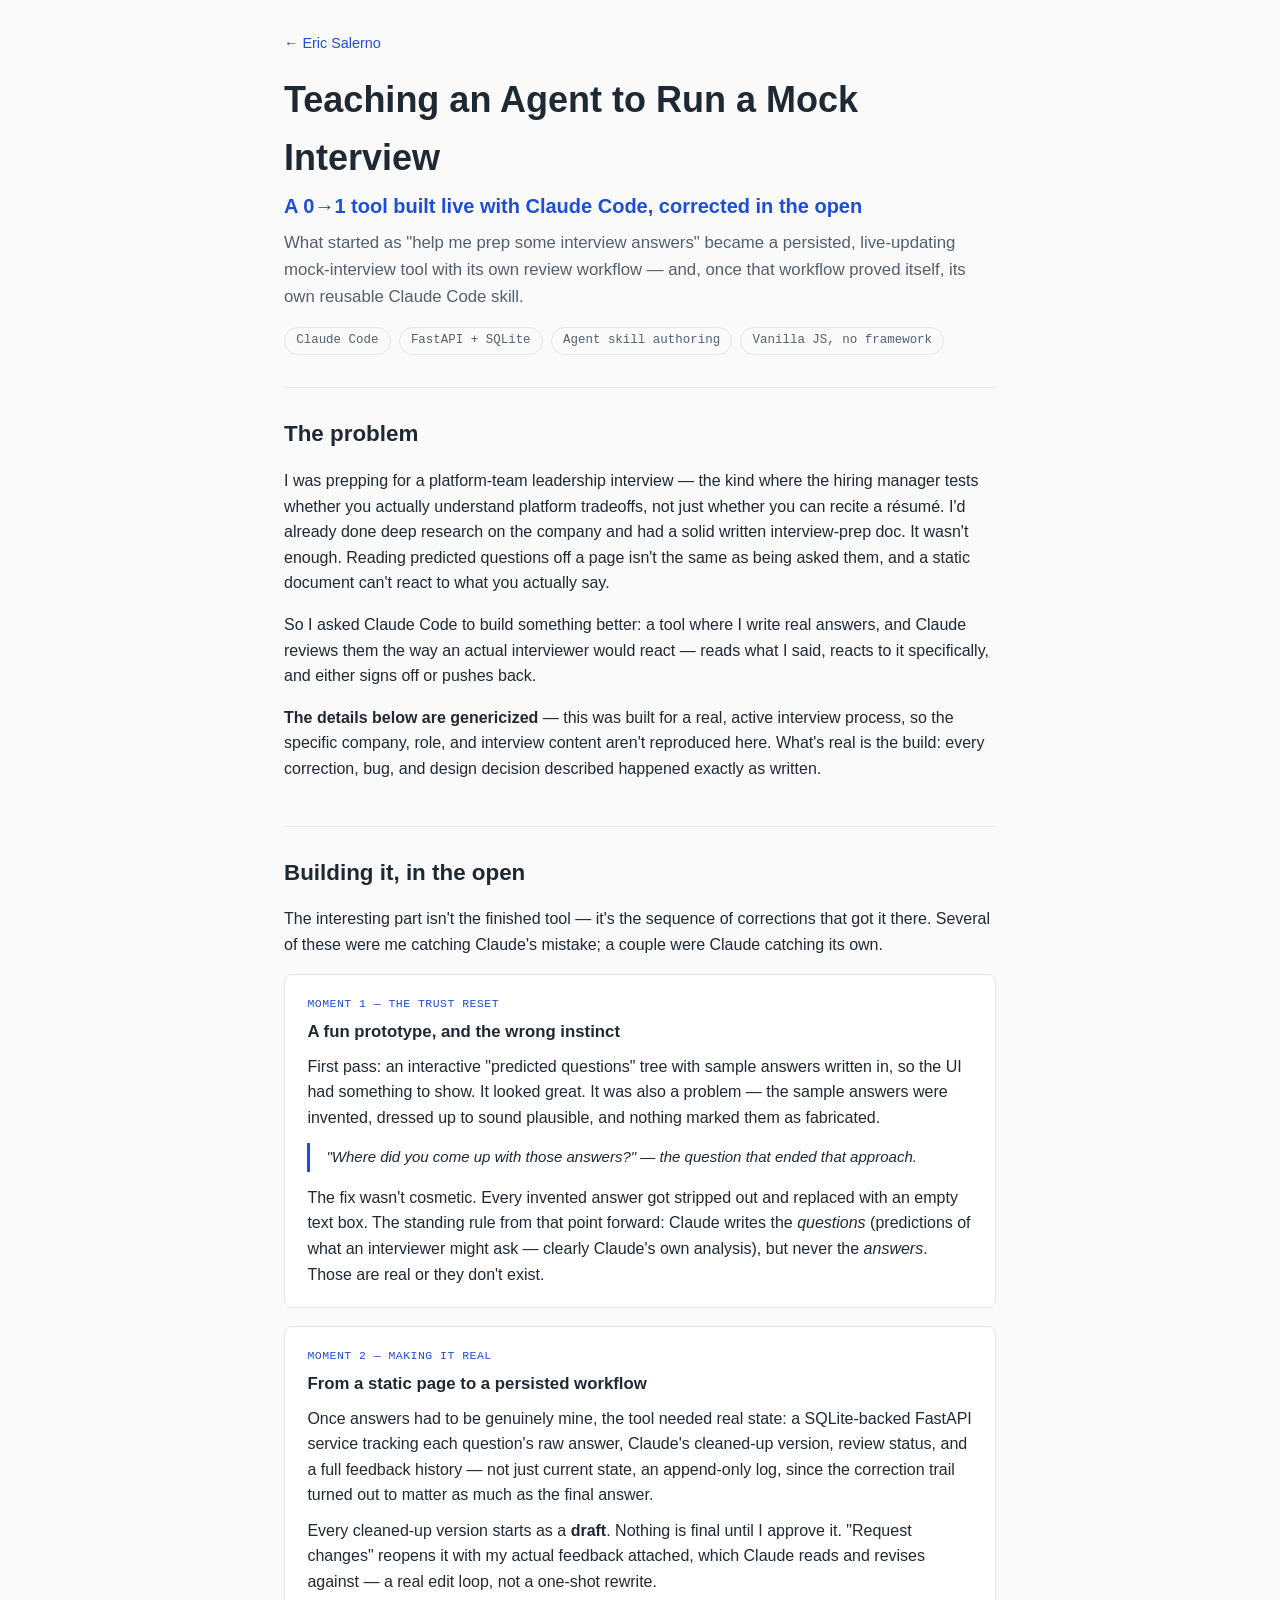
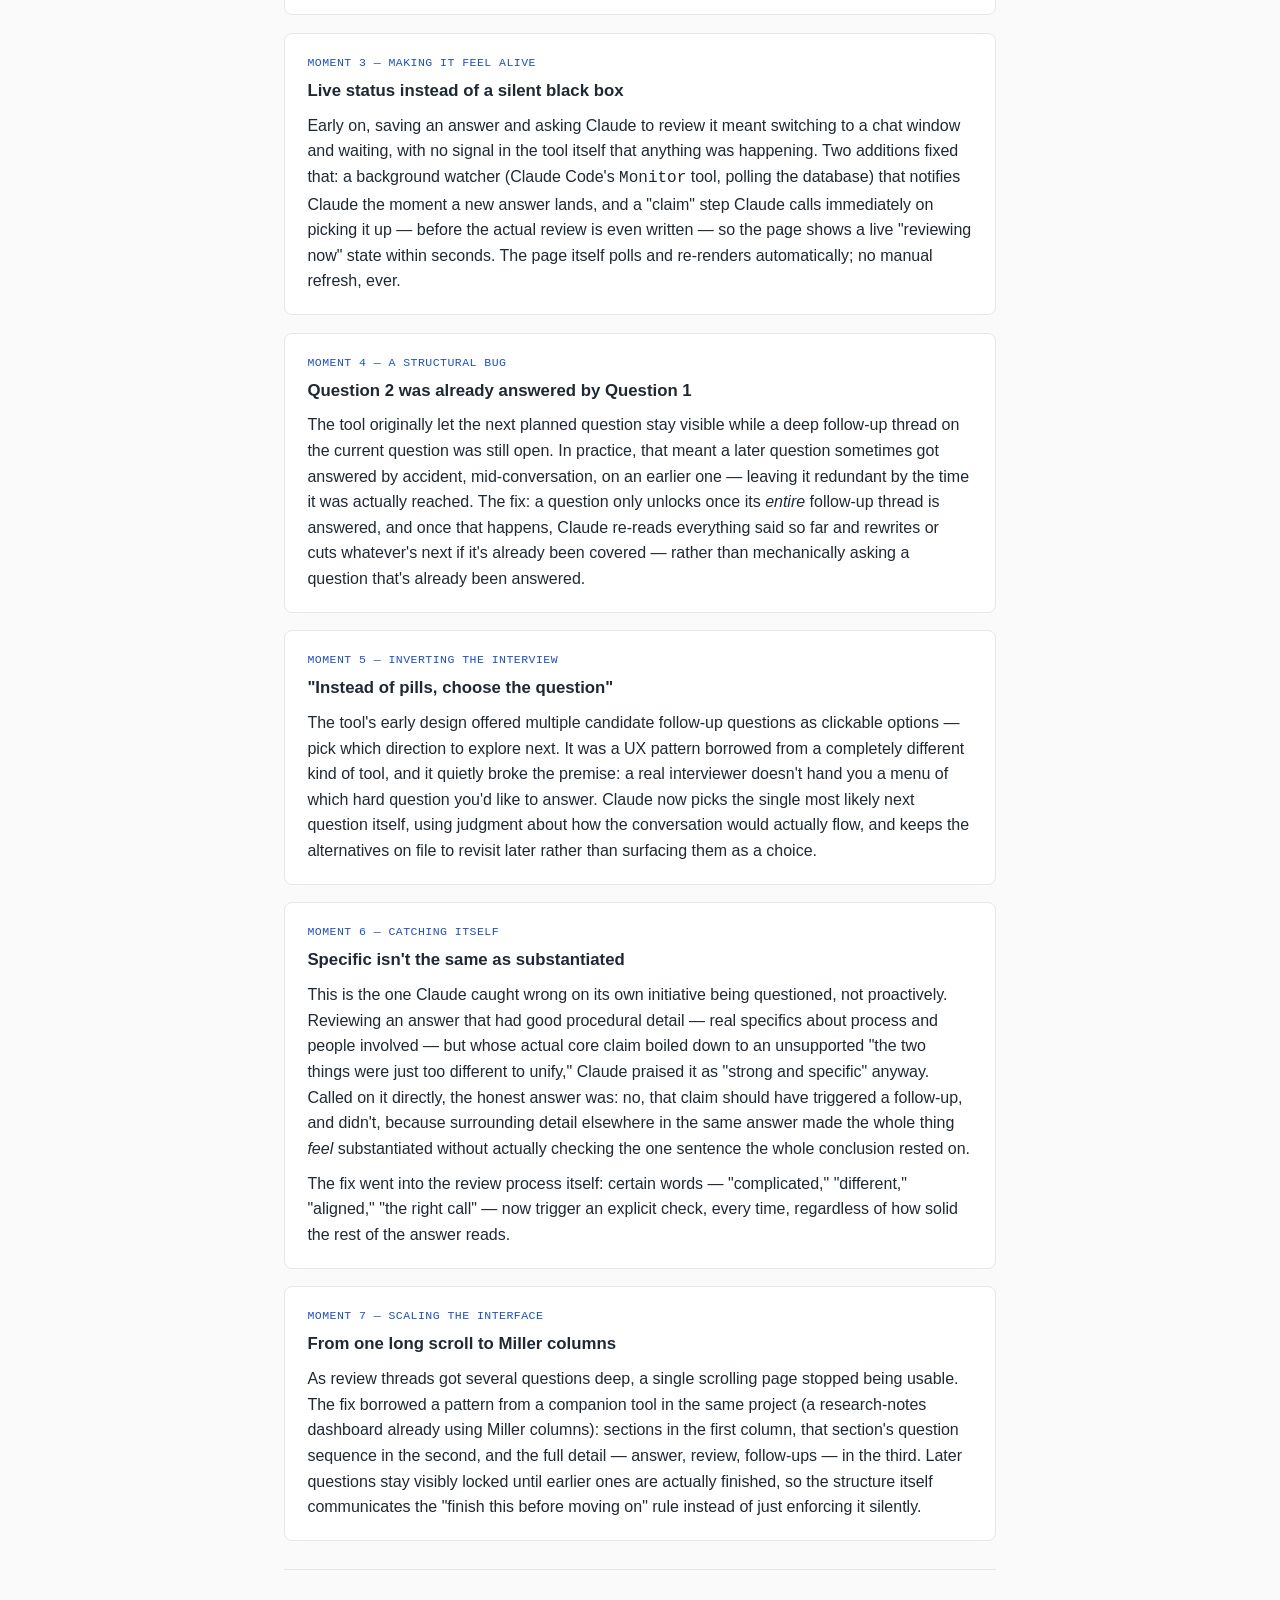
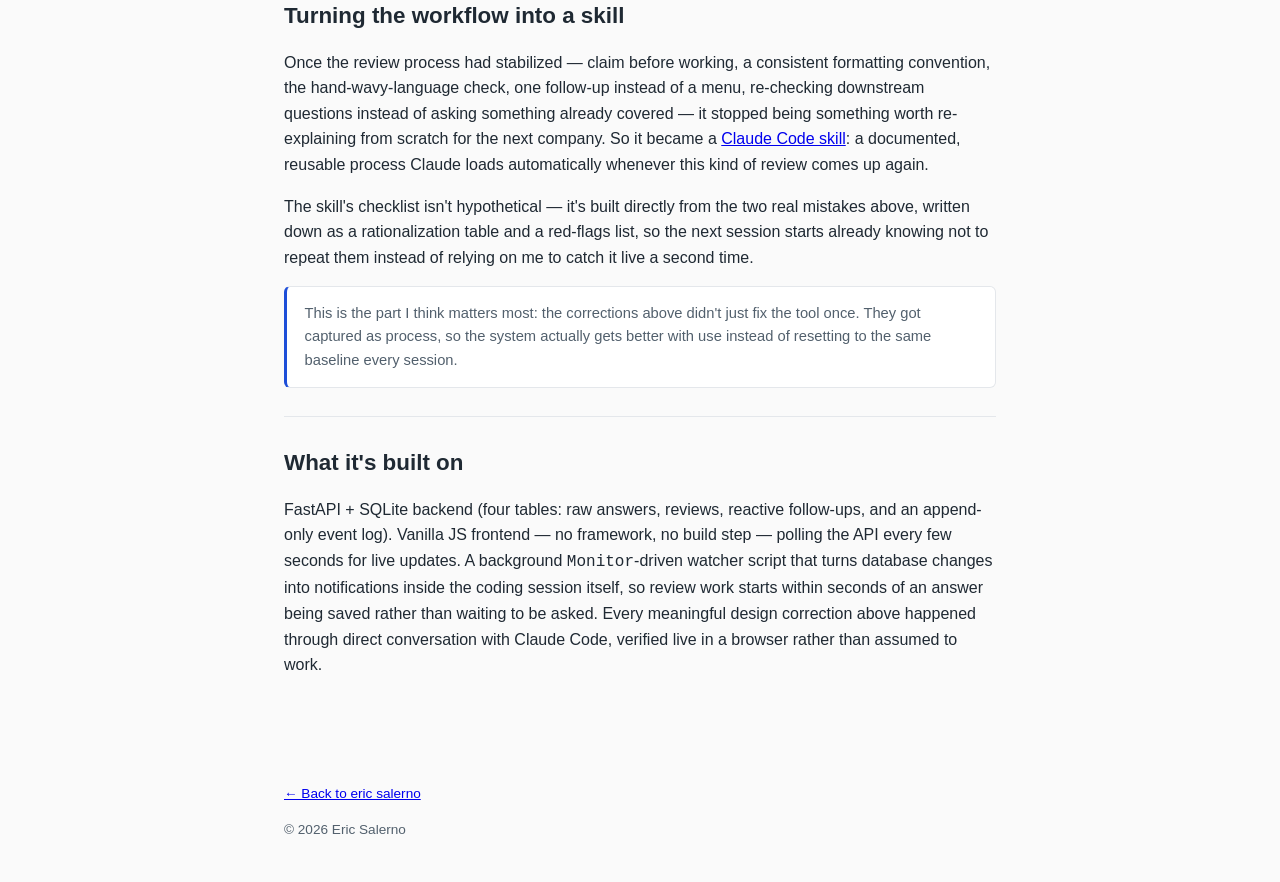
==== agentic-qa-tool.html @ a8a4b954 "Add case study: Teaching an Agent to Run a Mock Interview Documents building a live, agent-reviewed " ====
<!doctype html>
<html lang="en">
<head>
<meta charset="UTF-8">
<meta name="viewport" content="width=device-width, initial-scale=1.0">
<title>Teaching an Agent to Run a Mock Interview — Eric Salerno</title>
<meta name="description" content="Case study: building a live, agent-reviewed mock-interview tool with Claude Code — and the corrections along the way that turned into a reusable skill.">
<link rel="icon" href="favicon.svg" type="image/svg+xml">
<meta property="og:type" content="article">
<meta property="og:title" content="Teaching an Agent to Run a Mock Interview">
<meta property="og:description" content="Case study: building a live, agent-reviewed mock-interview tool with Claude Code — and the corrections along the way that turned into a reusable skill.">
<meta property="og:url" content="https://ericthebigsal.github.io/agentic-qa-tool.html">
<meta name="twitter:card" content="summary">
<link rel="stylesheet" href="styles.css">
</head>
<body class="case-study">
<header class="site-header">
  <p class="breadcrumb"><a href="index.html">&larr; Eric Salerno</a></p>
  <h1>Teaching an Agent to Run a Mock Interview</h1>
  <p class="headline">A 0&rarr;1 tool built live with Claude Code, corrected in the open</p>
  <p class="tagline">What started as "help me prep some interview answers" became a persisted, live-updating mock-interview tool with its own review workflow — and, once that workflow proved itself, its own reusable Claude Code skill.</p>
  <ul class="case-tags">
    <li>Claude Code</li>
    <li>FastAPI + SQLite</li>
    <li>Agent skill authoring</li>
    <li>Vanilla JS, no framework</li>
  </ul>
</header>

<main>
  <section id="context" aria-labelledby="context-heading">
    <h2 id="context-heading">The problem</h2>
    <p>I was prepping for a platform-team leadership interview — the kind where the hiring manager tests whether you actually understand platform tradeoffs, not just whether you can recite a résumé. I'd already done deep research on the company and had a solid written interview-prep doc. It wasn't enough. Reading predicted questions off a page isn't the same as being asked them, and a static document can't react to what you actually say.</p>
    <p>So I asked Claude Code to build something better: a tool where I write real answers, and Claude reviews them the way an actual interviewer would react — reads what I said, reacts to it specifically, and either signs off or pushes back.</p>
    <p><strong>The details below are genericized</strong> — this was built for a real, active interview process, so the specific company, role, and interview content aren't reproduced here. What's real is the build: every correction, bug, and design decision described happened exactly as written.</p>
  </section>

  <section id="build" aria-labelledby="build-heading">
    <h2 id="build-heading">Building it, in the open</h2>
    <p>The interesting part isn't the finished tool — it's the sequence of corrections that got it there. Several of these were me catching Claude's mistake; a couple were Claude catching its own.</p>

    <div class="moment">
      <span class="beat">Moment 1 — the trust reset</span>
      <h3>A fun prototype, and the wrong instinct</h3>
      <p>First pass: an interactive "predicted questions" tree with sample answers written in, so the UI had something to show. It looked great. It was also a problem — the sample answers were invented, dressed up to sound plausible, and nothing marked them as fabricated.</p>
      <blockquote class="pull">"Where did you come up with those answers?" — the question that ended that approach.</blockquote>
      <p>The fix wasn't cosmetic. Every invented answer got stripped out and replaced with an empty text box. The standing rule from that point forward: Claude writes the <em>questions</em> (predictions of what an interviewer might ask — clearly Claude's own analysis), but never the <em>answers</em>. Those are real or they don't exist.</p>
    </div>

    <div class="moment">
      <span class="beat">Moment 2 — making it real</span>
      <h3>From a static page to a persisted workflow</h3>
      <p>Once answers had to be genuinely mine, the tool needed real state: a SQLite-backed FastAPI service tracking each question's raw answer, Claude's cleaned-up version, review status, and a full feedback history — not just current state, an append-only log, since the correction trail turned out to matter as much as the final answer.</p>
      <p>Every cleaned-up version starts as a <strong>draft</strong>. Nothing is final until I approve it. "Request changes" reopens it with my actual feedback attached, which Claude reads and revises against — a real edit loop, not a one-shot rewrite.</p>
    </div>

    <div class="moment">
      <span class="beat">Moment 3 — making it feel alive</span>
      <h3>Live status instead of a silent black box</h3>
      <p>Early on, saving an answer and asking Claude to review it meant switching to a chat window and waiting, with no signal in the tool itself that anything was happening. Two additions fixed that: a background watcher (Claude Code's <code>Monitor</code> tool, polling the database) that notifies Claude the moment a new answer lands, and a "claim" step Claude calls immediately on picking it up — before the actual review is even written — so the page shows a live "reviewing now" state within seconds. The page itself polls and re-renders automatically; no manual refresh, ever.</p>
    </div>

    <div class="moment">
      <span class="beat">Moment 4 — a structural bug</span>
      <h3>Question 2 was already answered by Question 1</h3>
      <p>The tool originally let the next planned question stay visible while a deep follow-up thread on the current question was still open. In practice, that meant a later question sometimes got answered by accident, mid-conversation, on an earlier one — leaving it redundant by the time it was actually reached. The fix: a question only unlocks once its <em>entire</em> follow-up thread is answered, and once that happens, Claude re-reads everything said so far and rewrites or cuts whatever's next if it's already been covered — rather than mechanically asking a question that's already been answered.</p>
    </div>

    <div class="moment">
      <span class="beat">Moment 5 — inverting the interview</span>
      <h3>"Instead of pills, choose the question"</h3>
      <p>The tool's early design offered multiple candidate follow-up questions as clickable options — pick which direction to explore next. It was a UX pattern borrowed from a completely different kind of tool, and it quietly broke the premise: a real interviewer doesn't hand you a menu of which hard question you'd like to answer. Claude now picks the single most likely next question itself, using judgment about how the conversation would actually flow, and keeps the alternatives on file to revisit later rather than surfacing them as a choice.</p>
    </div>

    <div class="moment">
      <span class="beat">Moment 6 — catching itself</span>
      <h3>Specific isn't the same as substantiated</h3>
      <p>This is the one Claude caught wrong on its own initiative being questioned, not proactively. Reviewing an answer that had good procedural detail — real specifics about process and people involved — but whose actual core claim boiled down to an unsupported "the two things were just too different to unify," Claude praised it as "strong and specific" anyway. Called on it directly, the honest answer was: no, that claim should have triggered a follow-up, and didn't, because surrounding detail elsewhere in the same answer made the whole thing <em>feel</em> substantiated without actually checking the one sentence the whole conclusion rested on.</p>
      <p>The fix went into the review process itself: certain words — "complicated," "different," "aligned," "the right call" — now trigger an explicit check, every time, regardless of how solid the rest of the answer reads.</p>
    </div>

    <div class="moment">
      <span class="beat">Moment 7 — scaling the interface</span>
      <h3>From one long scroll to Miller columns</h3>
      <p>As review threads got several questions deep, a single scrolling page stopped being usable. The fix borrowed a pattern from a companion tool in the same project (a research-notes dashboard already using Miller columns): sections in the first column, that section's question sequence in the second, and the full detail — answer, review, follow-ups — in the third. Later questions stay visibly locked until earlier ones are actually finished, so the structure itself communicates the "finish this before moving on" rule instead of just enforcing it silently.</p>
    </div>
  </section>

  <section id="skill" aria-labelledby="skill-heading">
    <h2 id="skill-heading">Turning the workflow into a skill</h2>
    <p>Once the review process had stabilized — claim before working, a consistent formatting convention, the hand-wavy-language check, one follow-up instead of a menu, re-checking downstream questions instead of asking something already covered — it stopped being something worth re-explaining from scratch for the next company. So it became a <a href="https://github.com/ericthebigsal/claude-skills" target="_blank" rel="noopener">Claude Code skill</a>: a documented, reusable process Claude loads automatically whenever this kind of review comes up again.</p>
    <p>The skill's checklist isn't hypothetical — it's built directly from the two real mistakes above, written down as a rationalization table and a red-flags list, so the next session starts already knowing not to repeat them instead of relying on me to catch it live a second time.</p>
    <div class="case-note">This is the part I think matters most: the corrections above didn't just fix the tool once. They got captured as process, so the system actually gets better with use instead of resetting to the same baseline every session.</div>
  </section>

  <section id="stack" aria-labelledby="stack-heading">
    <h2 id="stack-heading">What it's built on</h2>
    <p>FastAPI + SQLite backend (four tables: raw answers, reviews, reactive follow-ups, and an append-only event log). Vanilla JS frontend — no framework, no build step — polling the API every few seconds for live updates. A background <code>Monitor</code>-driven watcher script that turns database changes into notifications inside the coding session itself, so review work starts within seconds of an answer being saved rather than waiting to be asked. Every meaningful design correction above happened through direct conversation with Claude Code, verified live in a browser rather than assumed to work.</p>
  </section>
</main>

<footer class="site-footer">
  <p><a href="index.html">&larr; Back to eric salerno</a></p>
  <p>&copy; 2026 Eric Salerno</p>
</footer>
</body>
</html>
---- styles.css ----
:root {
  --max-width: 760px;
  --color-bg: #fafafa;
  --color-surface: #ffffff;
  --color-text: #1f2933;
  --color-muted: #52606d;
  --color-border: #e4e7eb;
  --color-accent: #1d4ed8;
  --font-sans: -apple-system, BlinkMacSystemFont, "Segoe UI", Roboto, Helvetica, Arial, sans-serif;
}

* {
  box-sizing: border-box;
}

body {
  margin: 0;
  font-family: var(--font-sans);
  background: var(--color-bg);
  color: var(--color-text);
  line-height: 1.6;
}

.site-header,
main,
.site-footer {
  max-width: var(--max-width);
  margin: 0 auto;
  padding: 2rem 1.5rem;
}

.site-header {
  padding-bottom: 0;
}

.site-header h1 {
  font-size: 2.25rem;
  margin: 0 0 0.25rem;
}

.headline {
  font-size: 1.25rem;
  font-weight: 600;
  color: var(--color-accent);
  margin: 0 0 0.5rem;
}

.tagline {
  color: var(--color-muted);
  margin: 0 0 1rem;
  font-size: 1.05rem;
}

section {
  padding: 1.75rem 0;
  border-top: 1px solid var(--color-border);
}

h2 {
  font-size: 1.4rem;
  margin: 0 0 1rem;
}

.strengths {
  display: flex;
  flex-wrap: wrap;
  gap: 0.5rem;
  padding: 0;
  margin: 1rem 0 0;
  list-style: none;
}

.strengths li {
  background: var(--color-surface);
  border: 1px solid var(--color-border);
  border-radius: 999px;
  padding: 0.35rem 0.85rem;
  font-size: 0.9rem;
  color: var(--color-muted);
}

.project-grid {
  display: grid;
  grid-template-columns: repeat(auto-fit, minmax(280px, 1fr));
  gap: 1.25rem;
}

.project-card {
  background: var(--color-surface);
  border: 1px solid var(--color-border);
  border-radius: 8px;
  padding: 1.25rem;
}

.project-card h3 {
  margin: 0 0 0.5rem;
  font-size: 1.1rem;
}

.project-card p {
  margin: 0 0 1rem;
  color: var(--color-muted);
  font-size: 0.95rem;
}

.project-links {
  display: flex;
  gap: 1rem;
}

.project-links a,
.resume-link,
.contact-list a {
  color: var(--color-accent);
  text-decoration: none;
  font-weight: 600;
}

.project-links a:hover,
.resume-link:hover,
.contact-list a:hover {
  text-decoration: underline;
}

.resume-link {
  display: inline-block;
  font-size: 1.05rem;
}

.contact-list {
  list-style: none;
  padding: 0;
  margin: 0;
  display: flex;
  flex-wrap: wrap;
  gap: 1.5rem;
}

.site-footer {
  padding-top: 1rem;
  color: var(--color-muted);
  font-size: 0.85rem;
}

@media (max-width: 480px) {
  .site-header h1 {
    font-size: 1.75rem;
  }

  .contact-list {
    flex-direction: column;
    gap: 0.75rem;
  }
}

/* Case-study pages */

.breadcrumb {
  font-size: 0.9rem;
  margin: 0 0 1rem;
}

.breadcrumb a {
  color: var(--color-accent);
  text-decoration: none;
}

.breadcrumb a:hover {
  text-decoration: underline;
}

.case-tags {
  display: flex;
  flex-wrap: wrap;
  gap: 0.5rem;
  margin: 0.75rem 0 0;
  padding: 0;
  list-style: none;
}

.case-tags li {
  font-size: 0.78rem;
  font-family: ui-monospace, SFMono-Regular, "SF Mono", Menlo, Consolas, monospace;
  color: var(--color-muted);
  border: 1px solid var(--color-border);
  border-radius: 999px;
  padding: 0.2rem 0.7rem;
}

.case-note {
  background: var(--color-surface);
  border: 1px solid var(--color-border);
  border-left: 3px solid var(--color-accent);
  border-radius: 6px;
  padding: 0.9rem 1.1rem;
  font-size: 0.92rem;
  color: var(--color-muted);
  margin: 1rem 0 0;
}

.moment {
  background: var(--color-surface);
  border: 1px solid var(--color-border);
  border-radius: 8px;
  padding: 1.25rem 1.4rem;
  margin: 0 0 1.1rem;
}

.moment:last-child {
  margin-bottom: 0;
}

.moment h3 {
  margin: 0 0 0.5rem;
  font-size: 1.05rem;
}

.moment .beat {
  font-family: ui-monospace, SFMono-Regular, "SF Mono", Menlo, Consolas, monospace;
  font-size: 0.72rem;
  letter-spacing: 0.04em;
  text-transform: uppercase;
  color: var(--color-accent);
  display: block;
  margin: 0 0 0.35rem;
}

.moment p {
  margin: 0 0 0.6rem;
  font-size: 0.95rem;
}

.moment p:last-child {
  margin-bottom: 0;
}

blockquote.pull {
  margin: 0.8rem 0;
  padding: 0.15rem 0 0.15rem 1rem;
  border-left: 3px solid var(--color-accent);
  font-size: 0.94rem;
  color: var(--color-text);
  font-style: italic;
}

.case-study main p,
.case-study main li {
  font-size: 1rem;
}
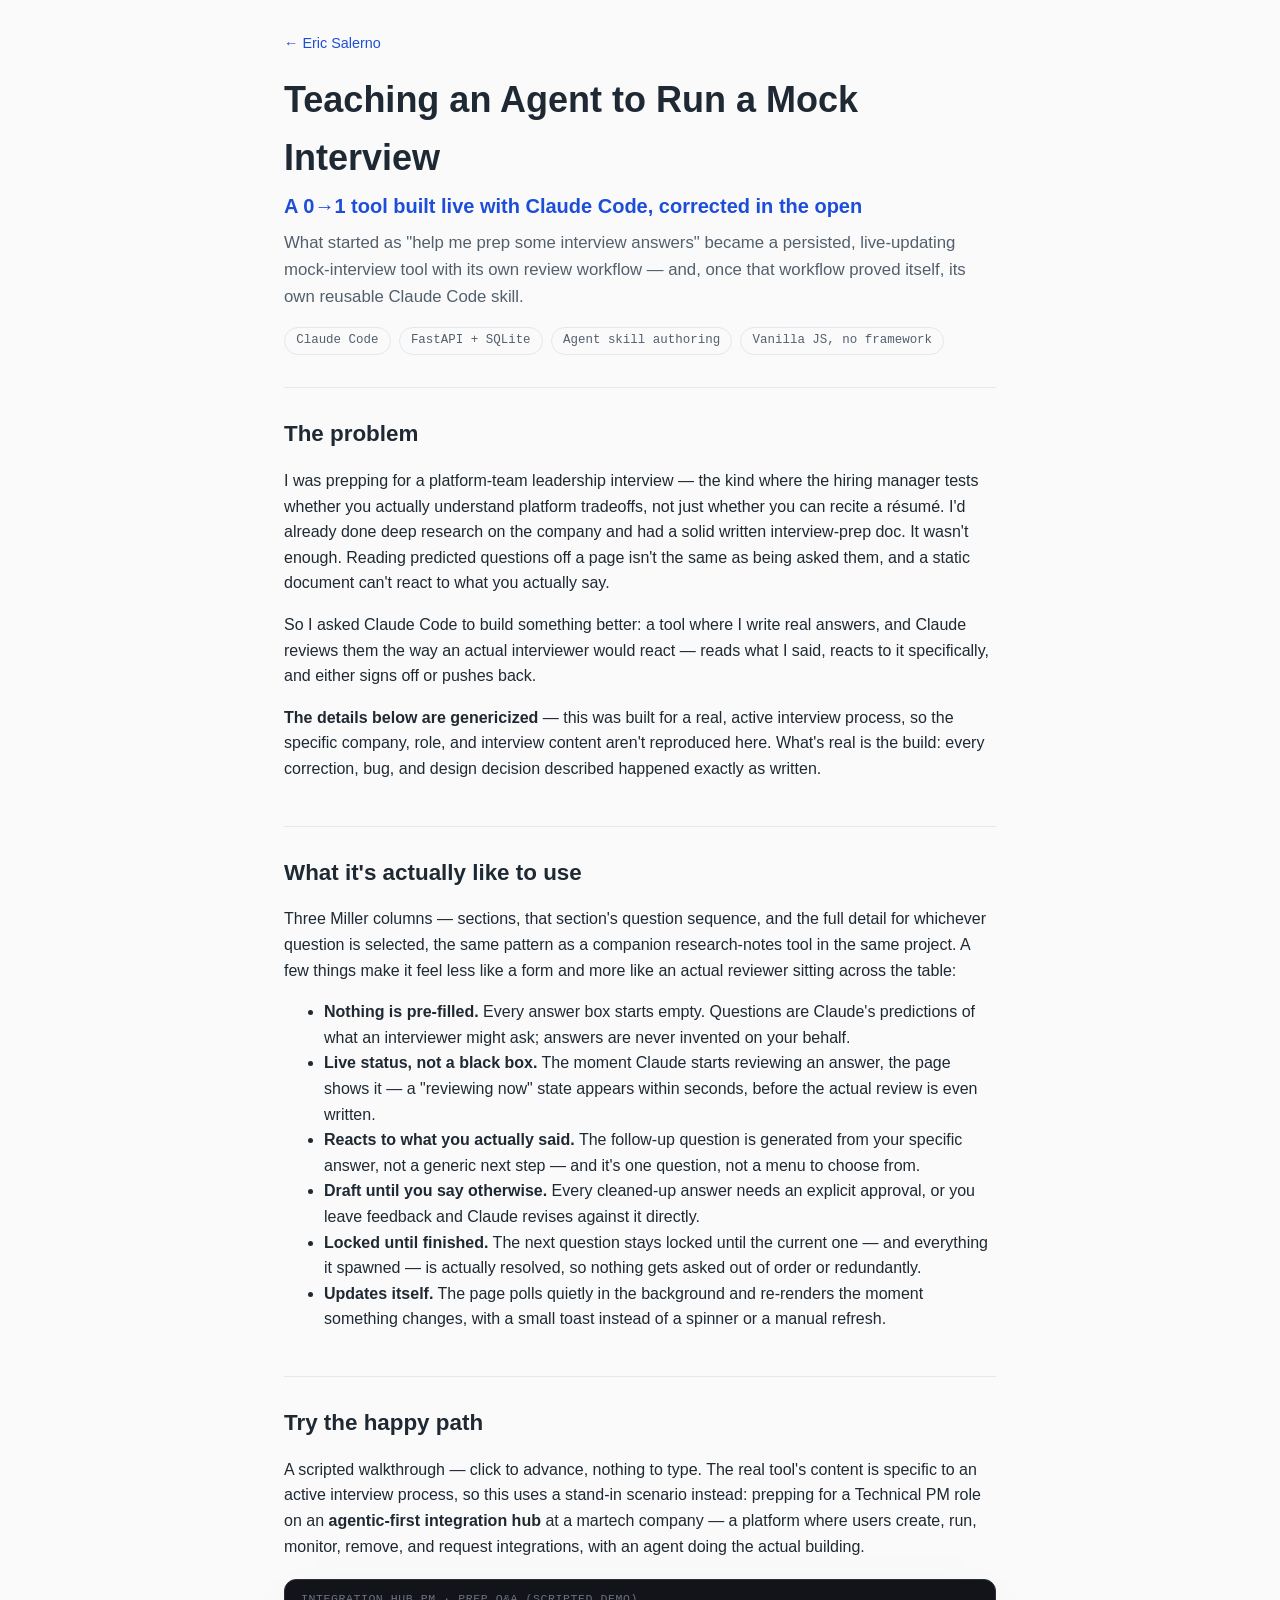
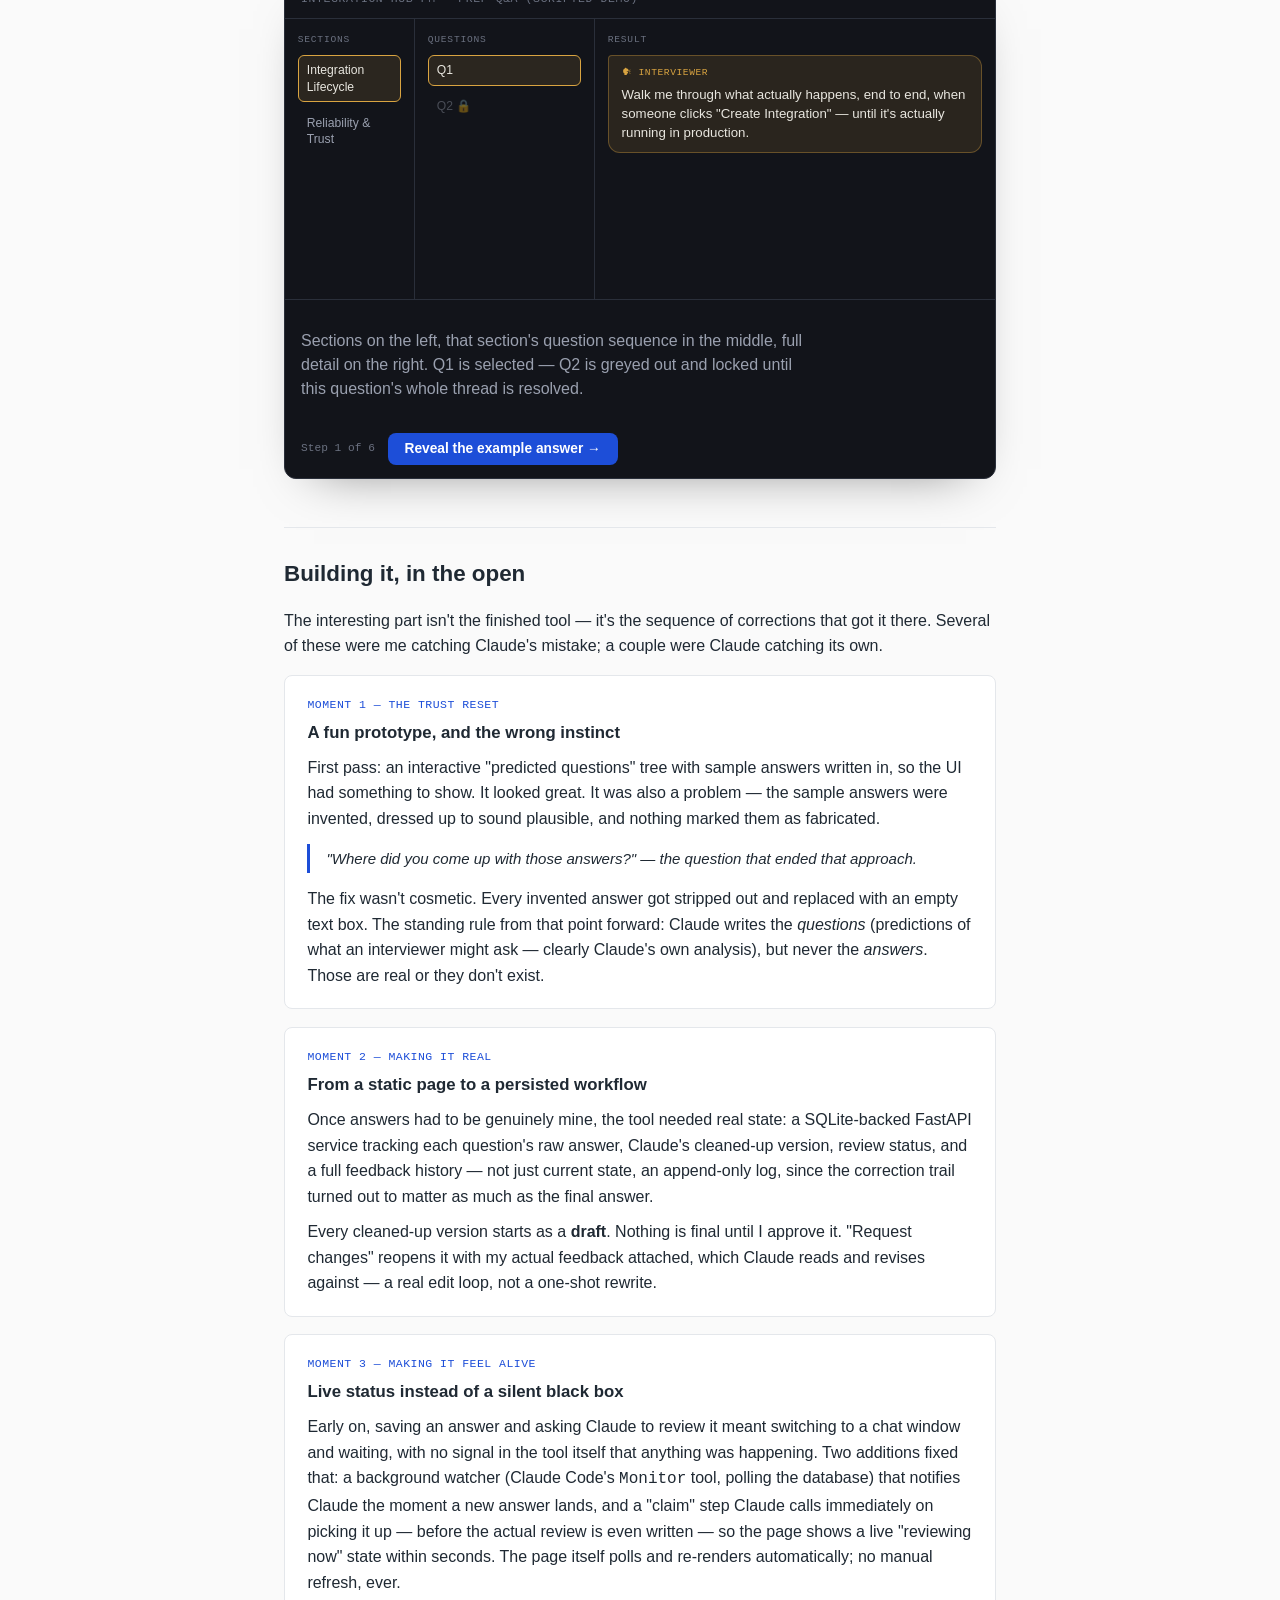
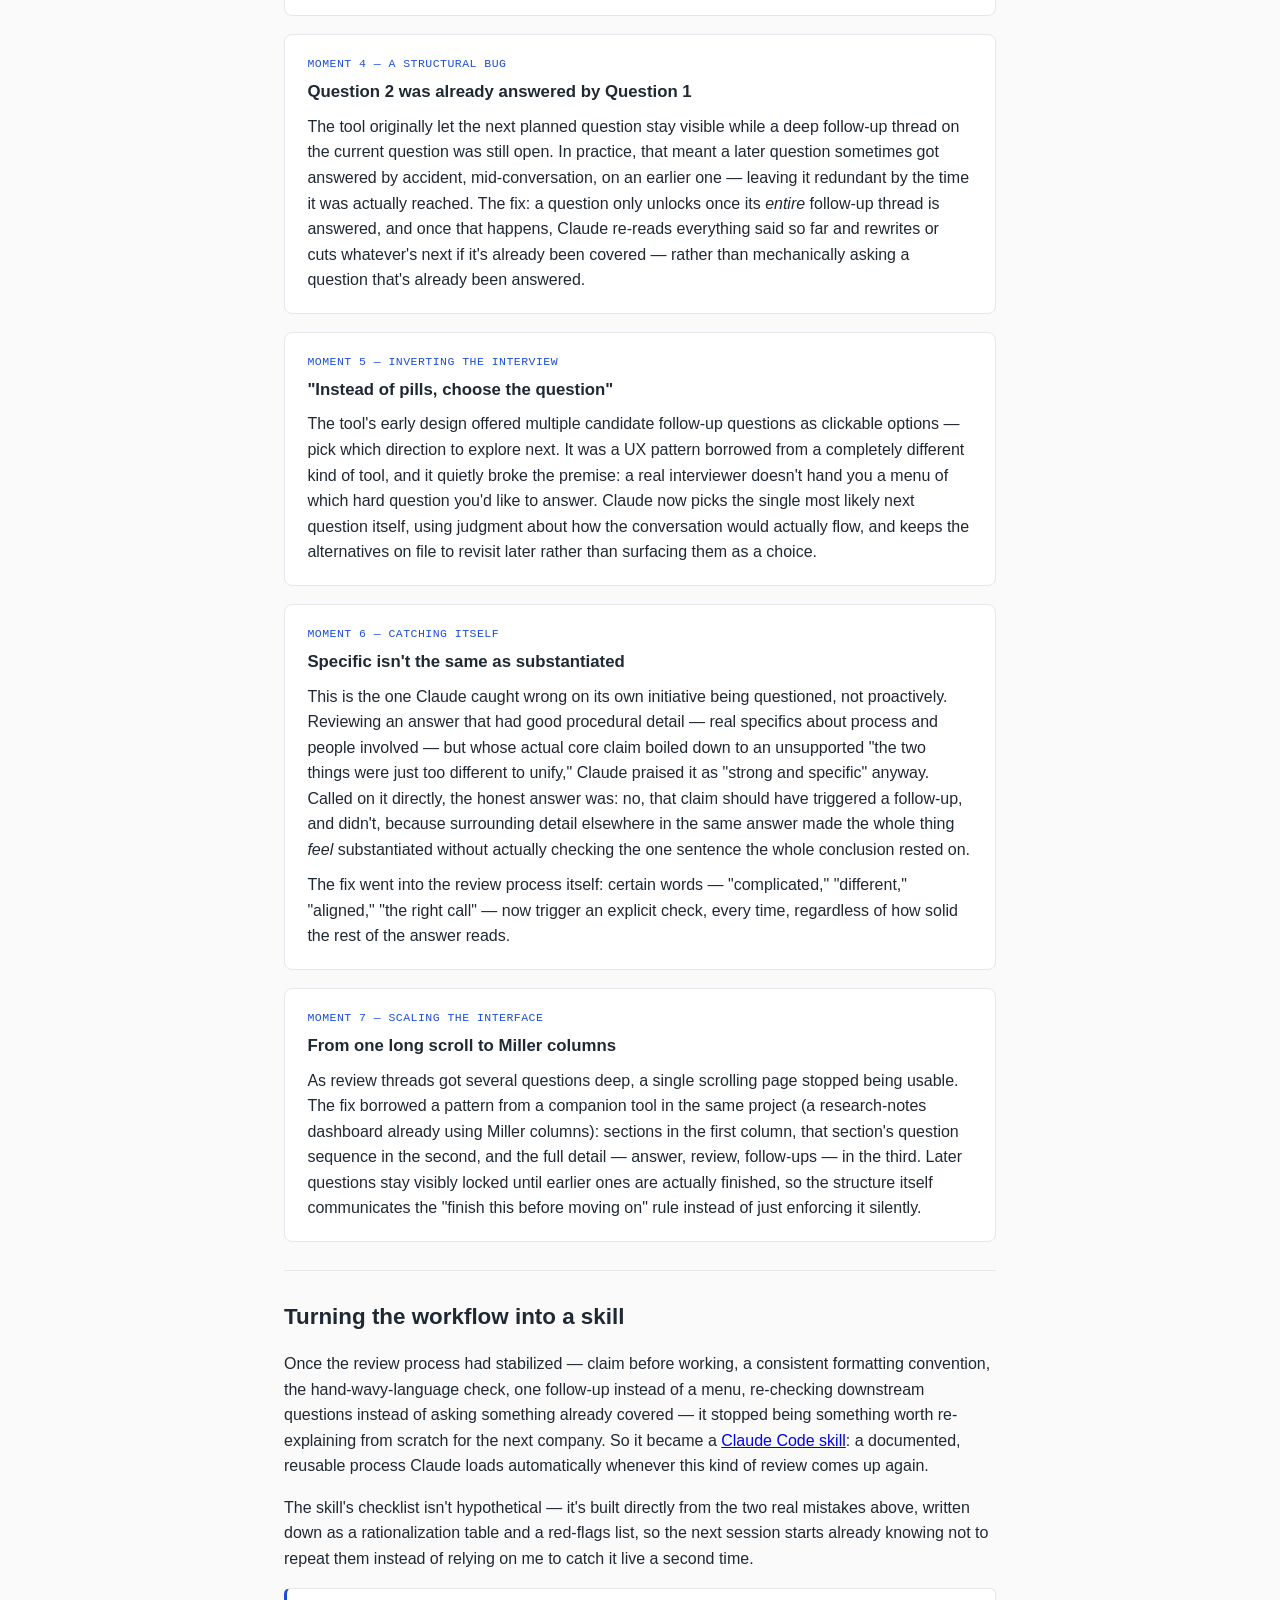
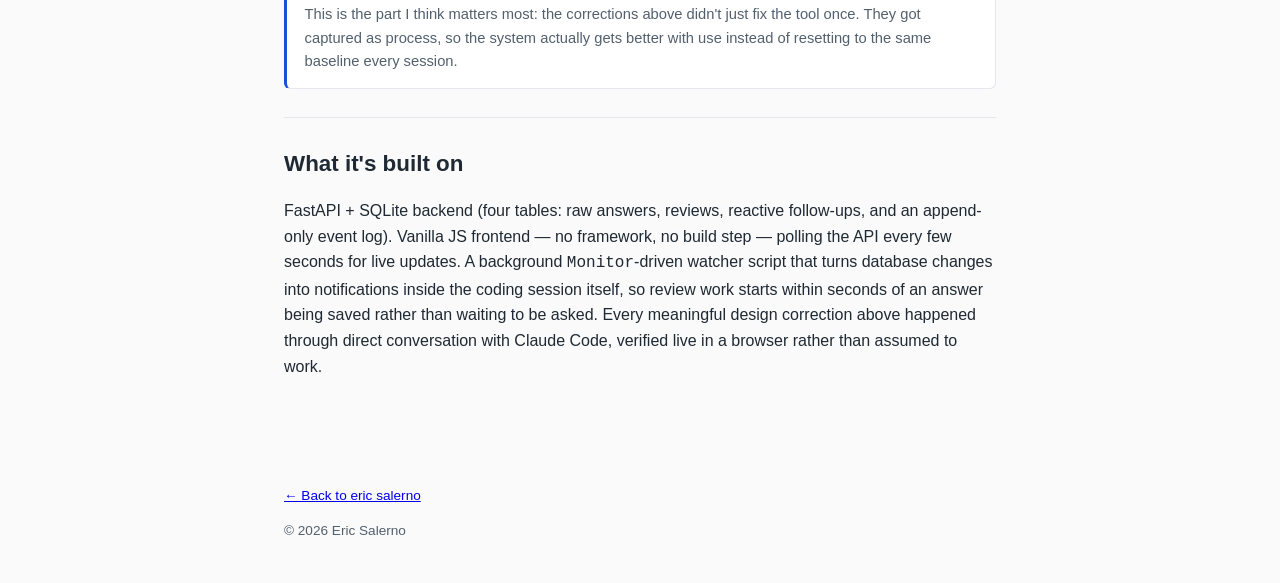
==== commit e602dfe6: "Add UX overview and an interactive scripted demo to the case study New "What it's actually like to u" ====
--- a/agentic-qa-tool.html
+++ b/agentic-qa-tool.html
@@ -12,6 +12,71 @@
 <meta property="og:url" content="https://ericthebigsal.github.io/agentic-qa-tool.html">
 <meta name="twitter:card" content="summary">
 <link rel="stylesheet" href="styles.css">
+<style>
+  /* Scoped demo-widget styles — dark palette matches the real tool's actual
+     look, deliberately distinct from this site's light theme so the widget
+     reads as "an app embedded in the page," not a themed site section. */
+  .demo-frame{
+    --dbg:#12141a; --dbg-elev:#1b1f28; --dborder:#2a2f3a;
+    --dtext:#e8e6df; --dtext-dim:#9aa0af; --dtext-dimmer:#6b7180;
+    --dq:#d9a441; --dq-bg:rgba(217,164,65,.12);
+    --da:#4fb3a9; --da-bg:rgba(79,179,169,.1);
+    --dreview:#7a9ad9; --dreview-bg:rgba(122,154,217,.12);
+    --dok:#5fc47a;
+    background:var(--dbg); color:var(--dtext); border-radius:12px; border:1px solid var(--dborder);
+    overflow:hidden; box-shadow:0 20px 50px -30px rgba(0,0,0,.5);
+    font-family:-apple-system,BlinkMacSystemFont,"Segoe UI",Helvetica,Arial,sans-serif;
+    margin:1.25rem 0;
+  }
+  .demo-topbar{padding:.6rem 1rem;border-bottom:1px solid var(--dborder);font-size:.72rem;color:var(--dtext-dimmer);
+    font-family:ui-monospace,SFMono-Regular,"SF Mono",Menlo,Consolas,monospace;letter-spacing:.05em;text-transform:uppercase}
+  .demo-columns{display:flex;min-height:280px}
+  .demo-col{padding:.8rem}
+  .demo-col1{width:130px;flex:none;border-right:1px solid var(--dborder)}
+  .demo-col2{width:180px;flex:none;border-right:1px solid var(--dborder)}
+  .demo-col3{flex:1;min-width:0}
+  .demo-col-label{font-family:ui-monospace,SFMono-Regular,"SF Mono",Menlo,Consolas,monospace;font-size:.6rem;
+    letter-spacing:.08em;text-transform:uppercase;color:var(--dtext-dimmer);margin:0 0 .5rem}
+  .demo-item{display:block;width:100%;text-align:left;background:transparent;border:1px solid transparent;color:var(--dtext-dim);
+    font-size:.76rem;padding:.4rem .5rem;border-radius:6px;margin-bottom:.3rem;line-height:1.35}
+  .demo-item.active{background:var(--dq-bg);border-color:var(--dq);color:var(--dtext)}
+  .demo-item.locked{opacity:.4}
+  .demo-node{margin-bottom:.8rem}
+  .demo-qbubble{background:var(--dq-bg);border:1px solid rgba(217,164,65,.35);border-radius:12px;border-top-left-radius:4px;padding:.6rem .8rem}
+  .demo-who{font-family:ui-monospace,SFMono-Regular,"SF Mono",Menlo,Consolas,monospace;font-size:.6rem;letter-spacing:.06em;
+    text-transform:uppercase;color:var(--dq);margin-bottom:.25rem;display:flex;align-items:center;gap:.4rem}
+  .demo-qtext{font-size:.83rem;line-height:1.45}
+  .demo-answerbox{margin-top:.5rem}
+  .demo-answerbox .demo-who{color:var(--da);justify-content:flex-end}
+  .demo-answer-text{background:var(--da-bg);border:1px solid rgba(79,179,169,.35);border-radius:12px;border-top-right-radius:4px;
+    padding:.6rem .8rem;font-size:.82rem;line-height:1.45}
+  .demo-reviewbox{margin-top:.6rem;background:var(--dreview-bg);border:1px solid rgba(122,154,217,.4);border-radius:10px;padding:.6rem .8rem}
+  .demo-reviewbox .demo-who{color:var(--dreview);justify-content:space-between}
+  .demo-section-header{background:rgba(122,154,217,.24);color:var(--dreview);font-weight:700;font-size:.64rem;text-transform:uppercase;
+    letter-spacing:.05em;padding:.22rem .5rem;border-radius:5px;margin:.4rem 0 .3rem;display:inline-block}
+  .demo-reviewbox ul{margin:.2rem 0 .5rem;padding-left:1.1rem;font-size:.8rem;line-height:1.5}
+  .demo-reviewbox p{font-size:.8rem;margin:.3rem 0 0;line-height:1.5}
+  .demo-badge{font-family:ui-monospace,SFMono-Regular,"SF Mono",Menlo,Consolas,monospace;font-size:.58rem;padding:.06rem .4rem;
+    border-radius:20px;border:1px solid var(--dborder);color:var(--dtext-dimmer)}
+  .demo-badge.approved{border-color:var(--dok);color:var(--dok)}
+  .demo-badge.draft{border-color:var(--dreview);color:var(--dreview)}
+  .demo-reactive{margin-top:.6rem;margin-left:.7rem;padding-left:.7rem;border-left:2px dashed rgba(122,154,217,.4)}
+  .demo-reactive-label{font-family:ui-monospace,SFMono-Regular,"SF Mono",Menlo,Consolas,monospace;font-size:.58rem;
+    text-transform:uppercase;letter-spacing:.05em;color:var(--dreview);margin-bottom:.3rem}
+  .demo-placeholder{color:var(--dtext-dimmer);font-size:.82rem;font-style:italic}
+  .demo-footer{padding:.8rem 1rem;border-top:1px solid var(--dborder);display:flex;align-items:center;justify-content:space-between;gap:1rem;flex-wrap:wrap}
+  .demo-annotation{font-size:.85rem;color:var(--dtext-dim);max-width:58ch;line-height:1.5}
+  .demo-btn{background:var(--color-accent);color:#fff;border:none;border-radius:8px;padding:.55rem 1.05rem;font-size:.86rem;
+    font-weight:600;cursor:pointer;white-space:nowrap}
+  .demo-btn:hover{opacity:.9}
+  .demo-btn.approve{background:#1b7a45}
+  .demo-btn.restart{background:transparent;border:1px solid var(--dborder);color:var(--dtext-dim)}
+  .demo-stepcount{font-family:ui-monospace,SFMono-Regular,"SF Mono",Menlo,Consolas,monospace;font-size:.7rem;color:var(--dtext-dimmer);white-space:nowrap}
+  @media (max-width:600px){
+    .demo-columns{flex-direction:column}
+    .demo-col1,.demo-col2{width:auto;border-right:none;border-bottom:1px solid var(--dborder)}
+  }
+</style>
 </head>
 <body class="case-study">
 <header class="site-header">
@@ -35,6 +100,49 @@
     <p><strong>The details below are genericized</strong> — this was built for a real, active interview process, so the specific company, role, and interview content aren't reproduced here. What's real is the build: every correction, bug, and design decision described happened exactly as written.</p>
   </section>
 
+  <section id="ux" aria-labelledby="ux-heading">
+    <h2 id="ux-heading">What it's actually like to use</h2>
+    <p>Three Miller columns — sections, that section's question sequence, and the full detail for whichever question is selected, the same pattern as a companion research-notes tool in the same project. A few things make it feel less like a form and more like an actual reviewer sitting across the table:</p>
+    <ul>
+      <li><strong>Nothing is pre-filled.</strong> Every answer box starts empty. Questions are Claude's predictions of what an interviewer might ask; answers are never invented on your behalf.</li>
+      <li><strong>Live status, not a black box.</strong> The moment Claude starts reviewing an answer, the page shows it — a "reviewing now" state appears within seconds, before the actual review is even written.</li>
+      <li><strong>Reacts to what you actually said.</strong> The follow-up question is generated from your specific answer, not a generic next step — and it's one question, not a menu to choose from.</li>
+      <li><strong>Draft until you say otherwise.</strong> Every cleaned-up answer needs an explicit approval, or you leave feedback and Claude revises against it directly.</li>
+      <li><strong>Locked until finished.</strong> The next question stays locked until the current one — and everything it spawned — is actually resolved, so nothing gets asked out of order or redundantly.</li>
+      <li><strong>Updates itself.</strong> The page polls quietly in the background and re-renders the moment something changes, with a small toast instead of a spinner or a manual refresh.</li>
+    </ul>
+  </section>
+
+  <section id="demo" aria-labelledby="demo-heading">
+    <h2 id="demo-heading">Try the happy path</h2>
+    <p>A scripted walkthrough — click to advance, nothing to type. The real tool's content is specific to an active interview process, so this uses a stand-in scenario instead: prepping for a Technical PM role on an <strong>agentic-first integration hub</strong> at a martech company — a platform where users create, run, monitor, remove, and request integrations, with an agent doing the actual building.</p>
+
+    <div class="demo-frame">
+      <div class="demo-topbar" id="demoTopbar">Integration Hub PM · Prep Q&amp;A (scripted demo)</div>
+      <div class="demo-columns">
+        <div class="demo-col demo-col1">
+          <div class="demo-col-label">Sections</div>
+          <div id="demoCol1"></div>
+        </div>
+        <div class="demo-col demo-col2">
+          <div class="demo-col-label">Questions</div>
+          <div id="demoCol2"></div>
+        </div>
+        <div class="demo-col demo-col3">
+          <div class="demo-col-label">Result</div>
+          <div id="demoCol3"></div>
+        </div>
+      </div>
+      <div class="demo-footer">
+        <p class="demo-annotation" id="demoAnnotation"></p>
+        <div style="display:flex;align-items:center;gap:.8rem">
+          <span class="demo-stepcount" id="demoStepCount"></span>
+          <button class="demo-btn" id="demoBtn"></button>
+        </div>
+      </div>
+    </div>
+  </section>
+
   <section id="build" aria-labelledby="build-heading">
     <h2 id="build-heading">Building it, in the open</h2>
     <p>The interesting part isn't the finished tool — it's the sequence of corrections that got it there. Several of these were me catching Claude's mistake; a couple were Claude catching its own.</p>
@@ -103,5 +211,106 @@
   <p><a href="index.html">&larr; Back to eric salerno</a></p>
   <p>&copy; 2026 Eric Salerno</p>
 </footer>
+
+<script>
+// Fully scripted, click-only walkthrough — no live backend, no typing.
+// Content is a stand-in scenario (martech "agentic integration hub" PM
+// role); the interaction pattern matches the real tool exactly.
+const DEMO = {
+  q1: `Walk me through what actually happens, end to end, when someone clicks "Create Integration" — until it's actually running in production.`,
+  answer: `The user points the agent at a source and a destination and describes what they want moved. The agent pulls both systems' real API docs, proposes a field mapping, and flags anything ambiguous for a human to confirm before it writes anything. Once confirmed, it generates the integration, runs it against a sandbox account, and only promotes it to production after a test batch passes validation.`,
+  reviewHtml: `<div class="demo-section-header">Key points</div>
+    <ul>
+      <li>User specifies source, destination, and intent — the agent does the mapping work</li>
+      <li>Agent reads both systems' real API docs and proposes a mapping, not a guess</li>
+      <li>Anything ambiguous is flagged for a human to confirm before any code is written</li>
+      <li>Nothing reaches production without a passing sandbox test batch first</li>
+    </ul>
+    <div class="demo-section-header">Full answer</div>
+    <p>The user points the agent at a source and a destination and describes what they want moved. The agent reads both systems' API docs, proposes a field mapping, and flags anything ambiguous for a human to confirm before writing anything. Once confirmed, it generates the integration, runs it against a sandbox account, and only promotes it to production after a test batch passes validation.</p>`,
+  followup: `You said the agent flags anything ambiguous — what's the actual bar for "ambiguous," and who's on the hook to resolve it before the integration ships?`,
+  q2: `What happens when a running integration starts failing silently — how does "monitored" actually work?`,
+};
+
+const DEMO_STEPS = [
+  { annotation: `Sections on the left, that section's question sequence in the middle, full detail on the right. Q1 is selected — Q2 is greyed out and locked until this question's whole thread is resolved.`, btn: `Reveal the example answer →` },
+  { annotation: `In the real tool this is an empty text box — nothing pre-filled, nothing invented. This demo scripts an example so there's something to click through.`, btn: `Have Claude review it →` },
+  { annotation: `Claude reorganizes and tightens what was actually said — bullets for a fast scan, full prose below. It never adds a fact, name, or number that wasn't in the original answer.`, btn: `See the follow-up question →` },
+  { annotation: `The follow-up reacts to the specific thing just said — not a generic next question, and never a menu of options to pick from.`, btn: `Approve this answer →` },
+  { annotation: `Every cleaned-up answer is a draft until it's explicitly approved — or sent back with feedback, which Claude revises against directly.`, btn: `See the next question unlock →` },
+  { annotation: `Q2 just unlocked, because Q1's entire thread — including the follow-up — is now fully resolved. Nothing gets asked out of order or before it's actually relevant.`, btn: `↺ Restart demo` },
+];
+
+let demoPhase = 0;
+
+function demoBadge(phase){
+  if(phase < 1) return '';
+  if(phase < 2) return '<span class="demo-badge">Awaiting review</span>';
+  if(phase < 4) return '<span class="demo-badge draft">Draft</span>';
+  return '<span class="demo-badge approved">Approved ✓</span>';
+}
+
+function renderDemo(){
+  const col1 = document.getElementById('demoCol1');
+  const col2 = document.getElementById('demoCol2');
+  const col3 = document.getElementById('demoCol3');
+  const annotation = document.getElementById('demoAnnotation');
+  const btn = document.getElementById('demoBtn');
+  const stepCount = document.getElementById('demoStepCount');
+
+  col1.innerHTML = `<button class="demo-item active">Integration Lifecycle</button><button class="demo-item">Reliability &amp; Trust</button>`;
+
+  const q2Locked = demoPhase < 5;
+  col2.innerHTML = `
+    <button class="demo-item active">Q1 ${demoBadge(demoPhase)}</button>
+    <button class="demo-item ${q2Locked ? 'locked' : ''}">Q2 ${q2Locked ? '🔒' : ''}</button>`;
+
+  let html = `<div class="demo-node">
+    <div class="demo-qbubble">
+      <div class="demo-who">🗣 Interviewer ${demoBadge(demoPhase)}</div>
+      <div class="demo-qtext">${DEMO.q1}</div>
+    </div>`;
+
+  if(demoPhase >= 1){
+    html += `<div class="demo-answerbox">
+      <div class="demo-who">💬 Answer</div>
+      <div class="demo-answer-text">${DEMO.answer}</div>
+    </div>`;
+  }
+
+  if(demoPhase >= 2){
+    html += `<div class="demo-reviewbox">
+      <div class="demo-who"><span>🧭 Claude's cleaned-up version</span>${demoBadge(demoPhase)}</div>
+      ${DEMO.reviewHtml}
+    </div>`;
+  }
+
+  if(demoPhase >= 3){
+    html += `<div class="demo-reactive">
+      <div class="demo-reactive-label">Reactive follow-up, based on the answer above</div>
+      <div class="demo-qbubble">
+        <div class="demo-who">🎯 Claude, reacting</div>
+        <div class="demo-qtext">${DEMO.followup}</div>
+      </div>
+    </div>`;
+  }
+
+  html += `</div>`;
+  col3.innerHTML = html;
+
+  const step = DEMO_STEPS[demoPhase];
+  annotation.textContent = step.annotation;
+  btn.textContent = step.btn;
+  btn.className = 'demo-btn' + (demoPhase === 3 ? ' approve' : '') + (demoPhase === 5 ? ' restart' : '');
+  stepCount.textContent = `Step ${demoPhase + 1} of ${DEMO_STEPS.length}`;
+}
+
+document.getElementById('demoBtn').addEventListener('click', ()=>{
+  demoPhase = demoPhase === 5 ? 0 : demoPhase + 1;
+  renderDemo();
+});
+
+renderDemo();
+</script>
 </body>
 </html>
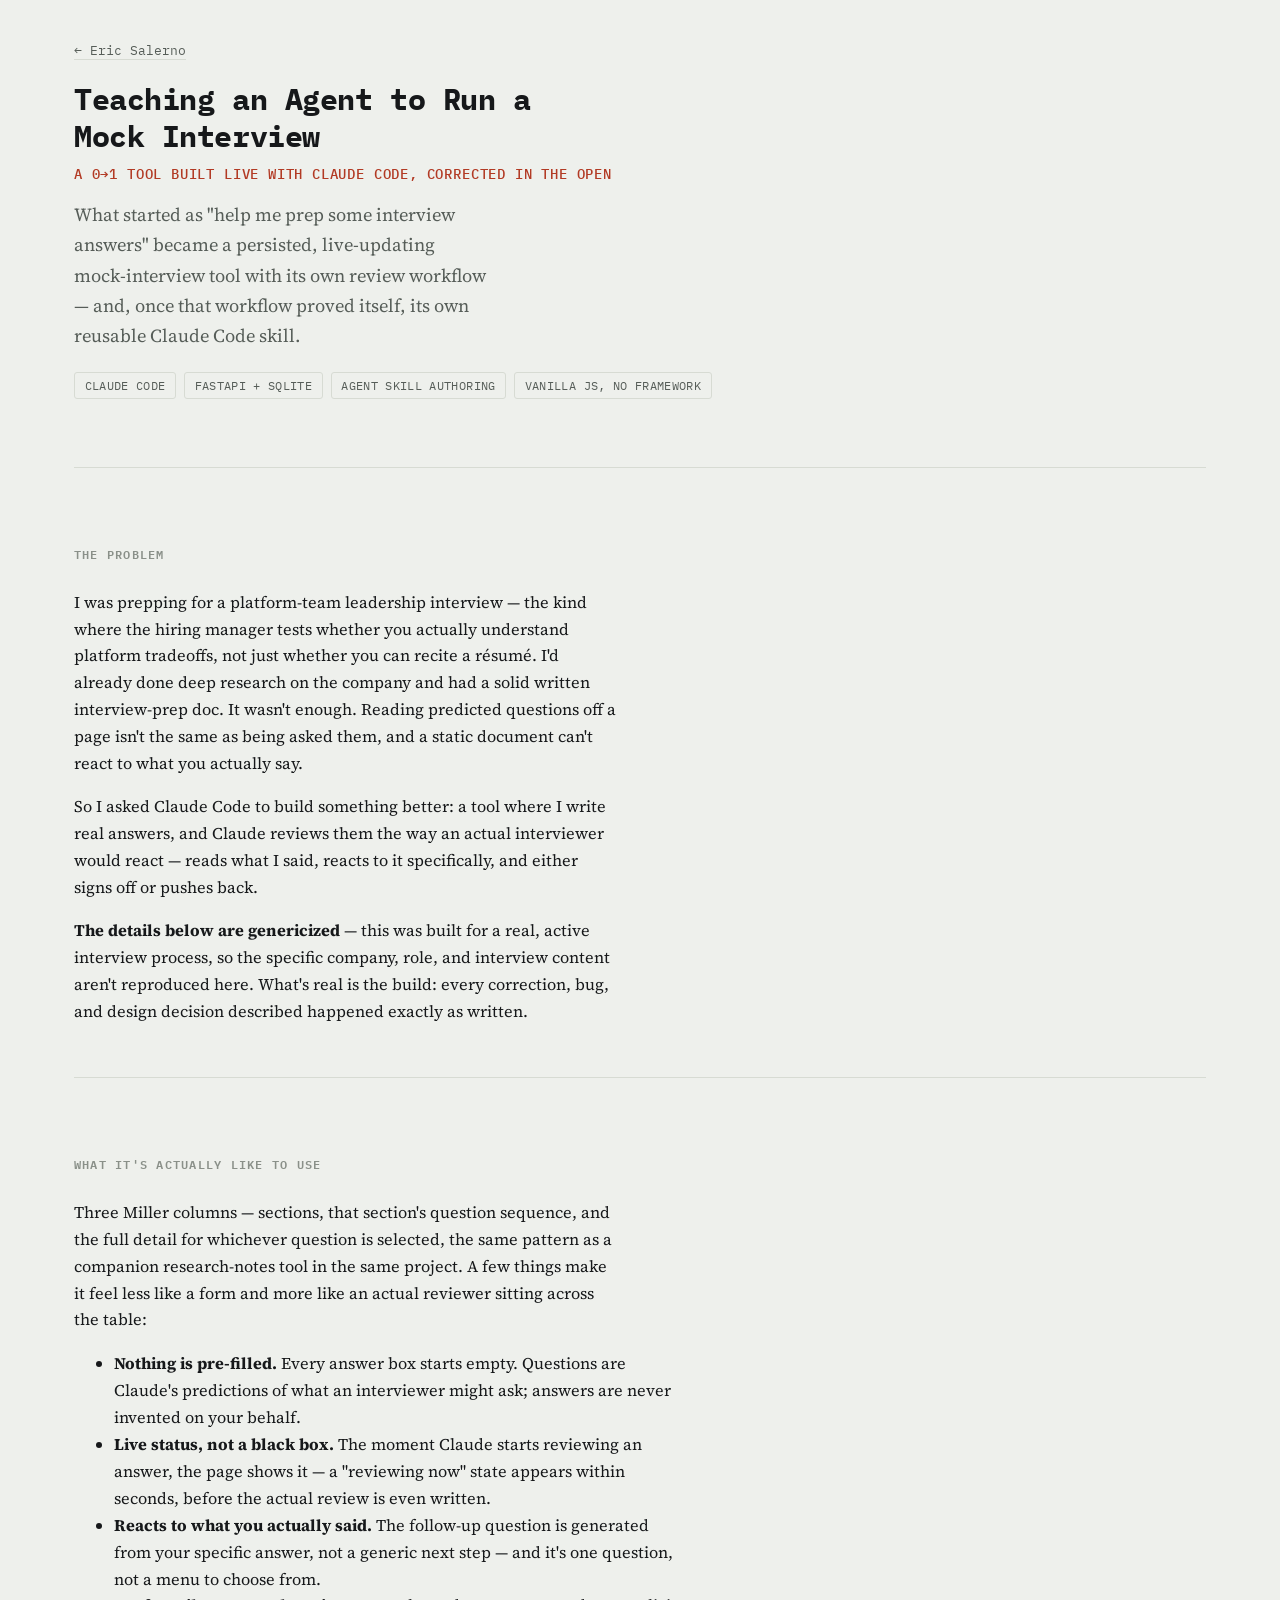
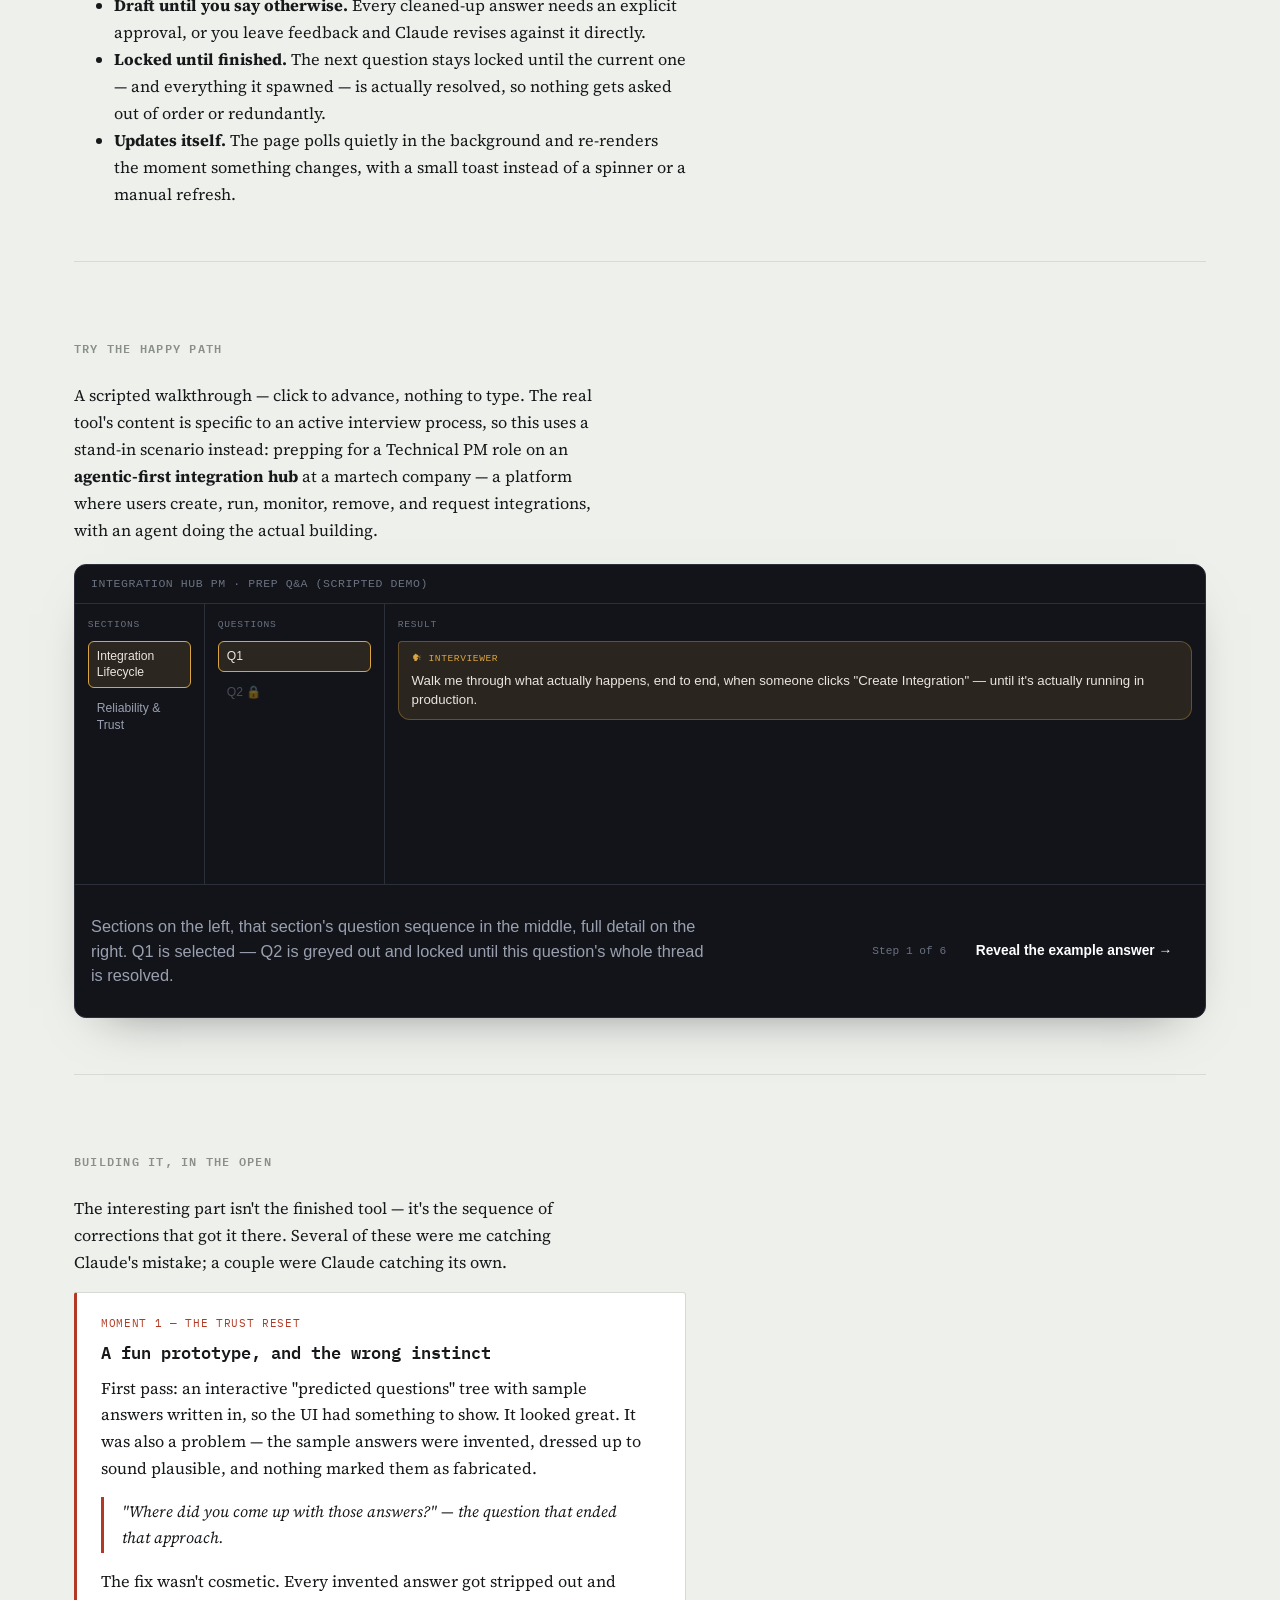
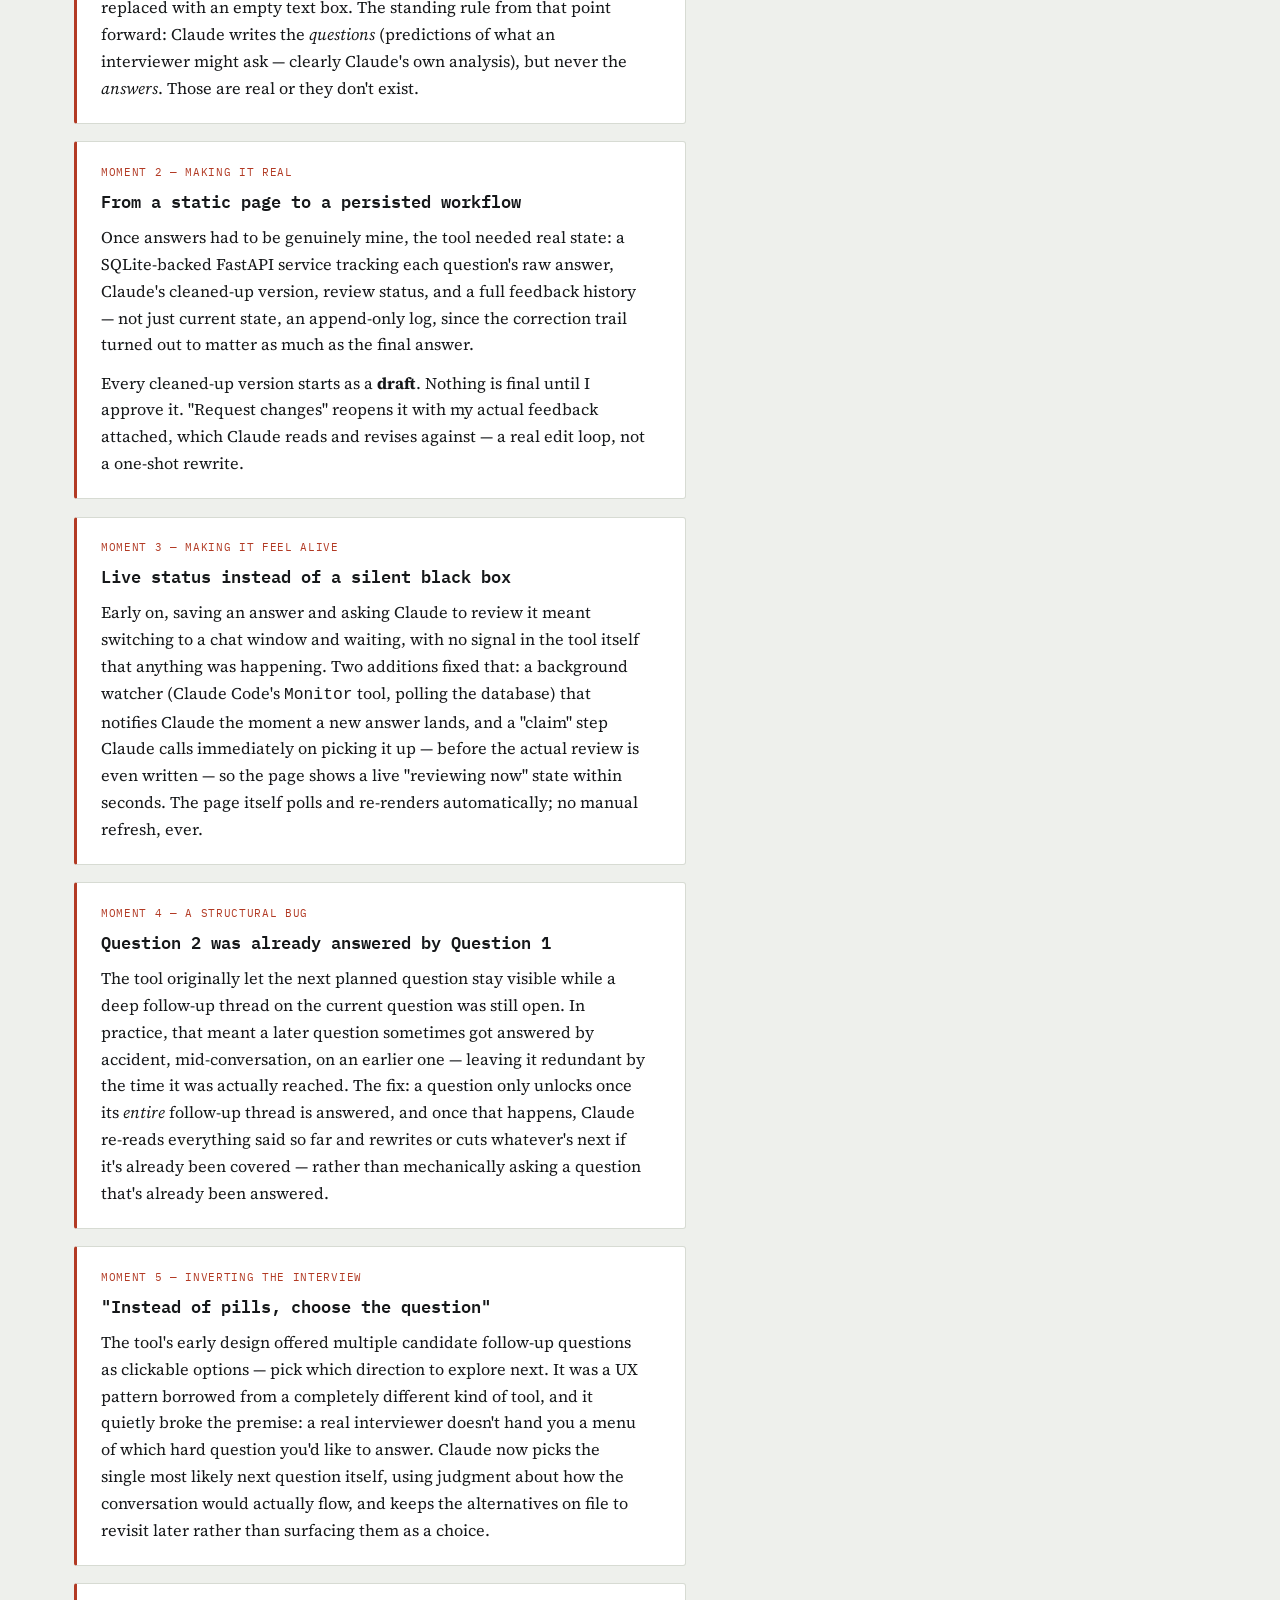
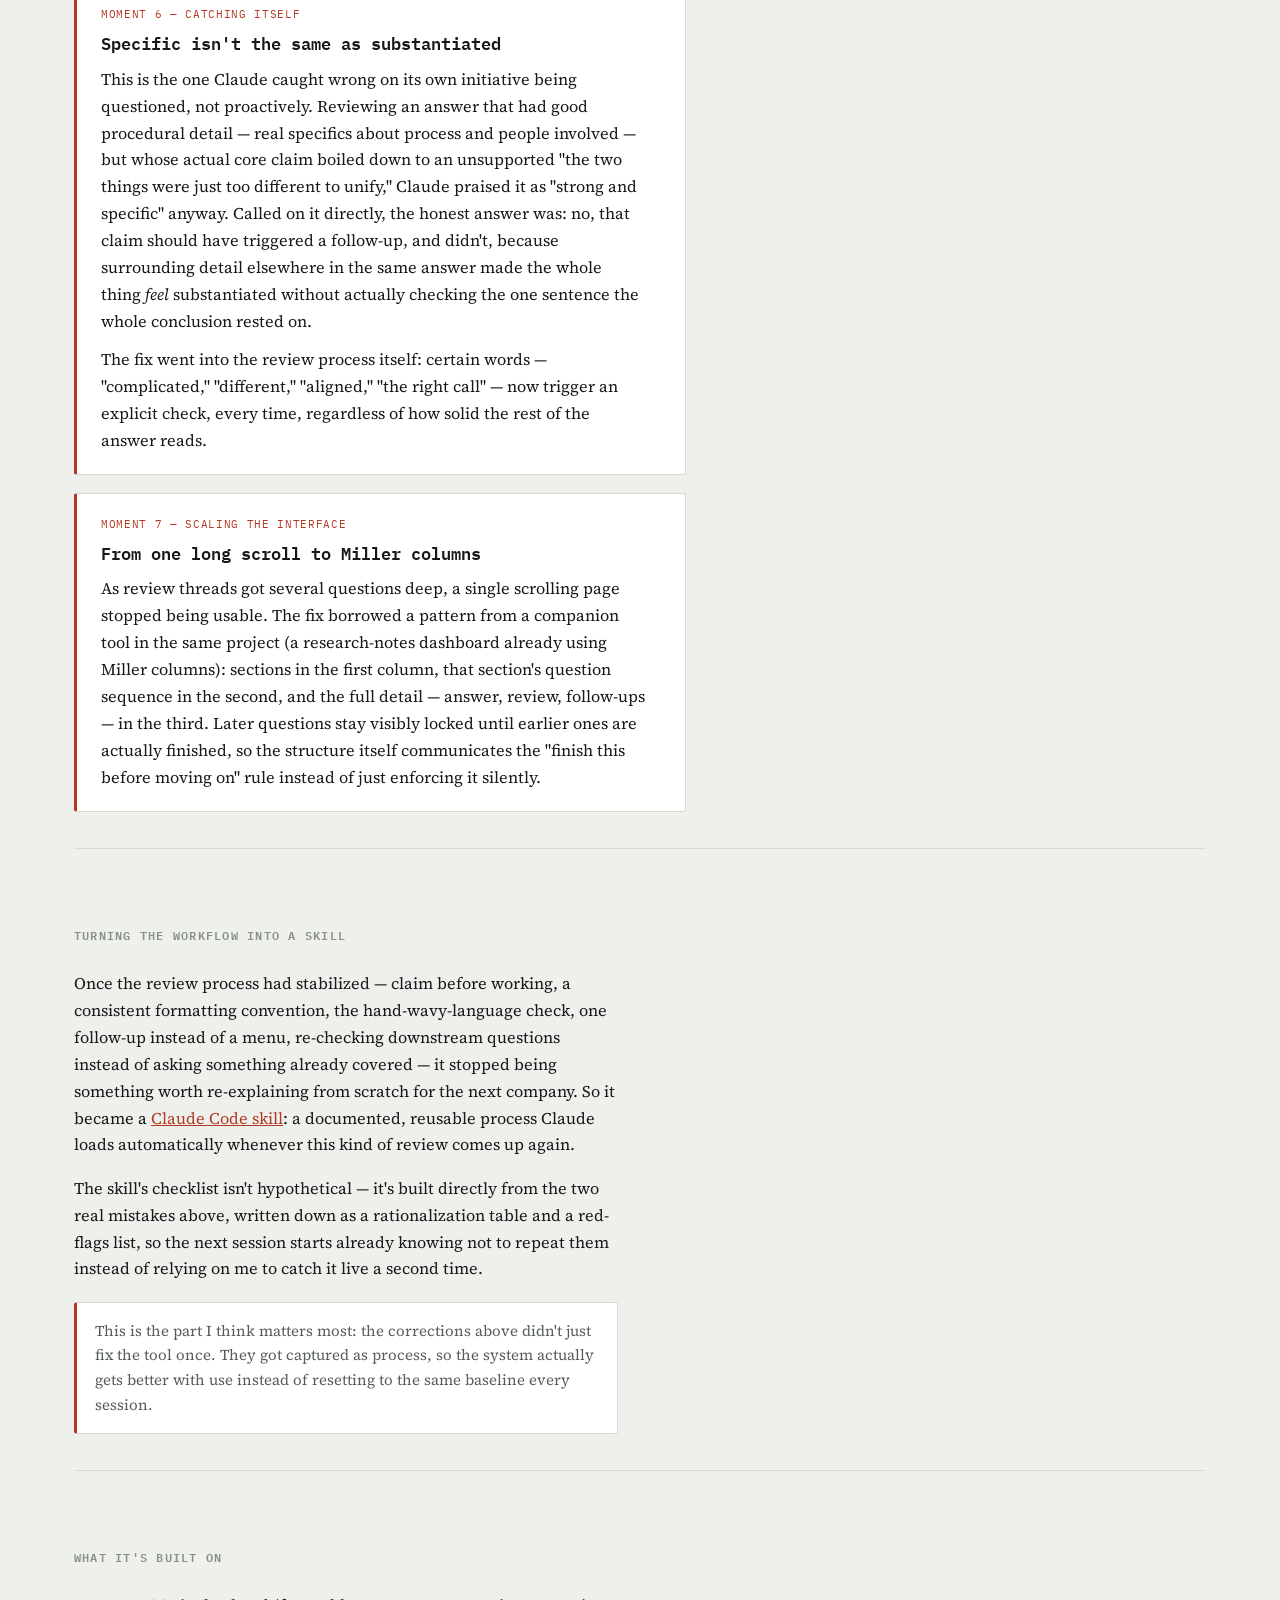
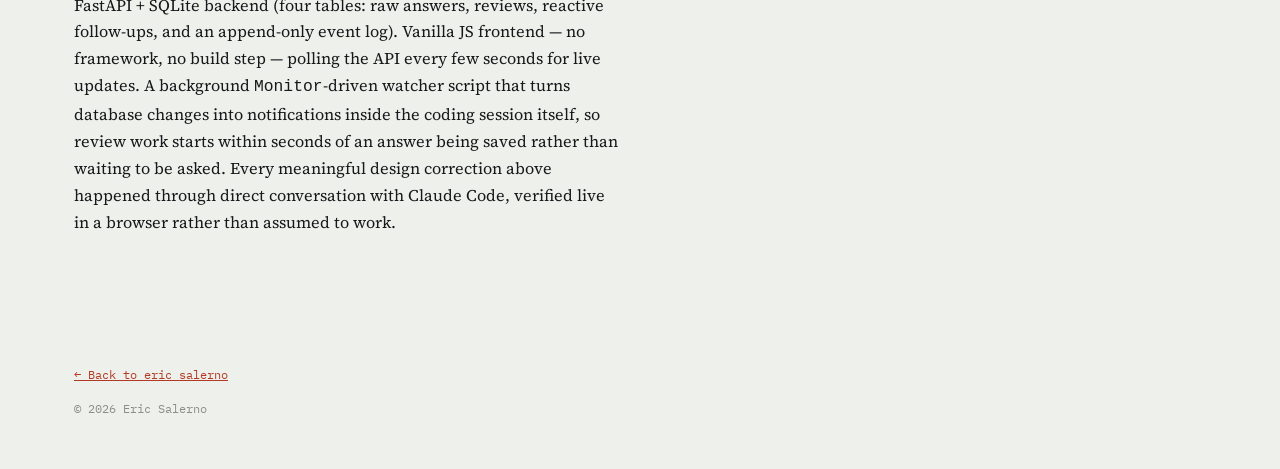
==== commit 86dd7176: "Redesign site styling and add docs-to-course pipeline project tile New shared visual identity (mono " ====
--- a/agentic-qa-tool.html
+++ b/agentic-qa-tool.html
@@ -11,6 +11,9 @@
 <meta property="og:description" content="Case study: building a live, agent-reviewed mock-interview tool with Claude Code — and the corrections along the way that turned into a reusable skill.">
 <meta property="og:url" content="https://ericthebigsal.github.io/agentic-qa-tool.html">
 <meta name="twitter:card" content="summary">
+<link rel="preconnect" href="https://fonts.googleapis.com">
+<link rel="preconnect" href="https://fonts.gstatic.com" crossorigin>
+<link href="https://fonts.googleapis.com/css2?family=IBM+Plex+Mono:wght@400;500;600;700&family=Source+Serif+4:ital,opsz,wght@0,8..60,400;0,8..60,600;1,8..60,400&display=swap" rel="stylesheet">
 <link rel="stylesheet" href="styles.css">
 <style>
   /* Scoped demo-widget styles — dark palette matches the real tool's actual
--- a/styles.css
+++ b/styles.css
@@ -1,12 +1,45 @@
+/* ---------------------------------------------------------------
+   Eric Salerno — personal site
+   Signature: a left-edge "review mark" on every major block —
+   project cards, case-study moments, callouts — echoing the actual
+   throughline across the work: systems that show their own review
+   trail (candidate sets considered, self-caught bias, deterministic
+   fallbacks). Mono carries structure; serif carries the narrative.
+---------------------------------------------------------------- */
+
 :root {
-  --max-width: 760px;
-  --color-bg: #fafafa;
-  --color-surface: #ffffff;
-  --color-text: #1f2933;
-  --color-muted: #52606d;
-  --color-border: #e4e7eb;
-  --color-accent: #1d4ed8;
-  --font-sans: -apple-system, BlinkMacSystemFont, "Segoe UI", Roboto, Helvetica, Arial, sans-serif;
+  color-scheme: light dark;
+
+  --max-width: 1180px;
+  --paper: #EEF0EC;
+  --surface: #FFFFFF;
+  --ink: #16181A;
+  --ink-muted: #565D58;
+  --ink-faint: #8A9089;
+  --border: #D7DBD3;
+
+  --mark: #B23A24;
+  --mark-tint: #F5E6E1;
+  --mark-border: #E4C3B7;
+
+  --font-display: "IBM Plex Mono", ui-monospace, SFMono-Regular, Menlo, Consolas, monospace;
+  --font-body: "Source Serif 4", Georgia, "Iowan Old Style", serif;
+  --font-mono: "IBM Plex Mono", ui-monospace, SFMono-Regular, Menlo, Consolas, monospace;
+}
+
+@media (prefers-color-scheme: dark) {
+  :root {
+    --paper: #14171A;
+    --surface: #1B1F21;
+    --ink: #EAEDE8;
+    --ink-muted: #9BA39C;
+    --ink-faint: #626963;
+    --border: #333A35;
+
+    --mark: #E0694F;
+    --mark-tint: #3A241D;
+    --mark-border: #5C3A2E;
+  }
 }
 
 * {
@@ -15,10 +48,20 @@
 
 body {
   margin: 0;
-  font-family: var(--font-sans);
-  background: var(--color-bg);
-  color: var(--color-text);
-  line-height: 1.6;
+  font-family: var(--font-body);
+  background: var(--paper);
+  color: var(--ink);
+  line-height: 1.65;
+  font-size: 17px;
+}
+
+::selection {
+  background: var(--mark-tint);
+  color: var(--ink);
+}
+
+a {
+  color: var(--mark);
 }
 
 .site-header,
@@ -26,39 +69,85 @@
 .site-footer {
   max-width: var(--max-width);
   margin: 0 auto;
-  padding: 2rem 1.5rem;
-}
+  padding: 2.5rem 1.5rem;
+}
+
+/* ---------- masthead ---------- */
 
 .site-header {
-  padding-bottom: 0;
+  padding-bottom: 1.75rem;
 }
 
 .site-header h1 {
-  font-size: 2.25rem;
-  margin: 0 0 0.25rem;
+  font-family: var(--font-display);
+  font-weight: 700;
+  font-size: 2.1rem;
+  letter-spacing: -0.02em;
+  margin: 0 0 0.5rem;
+  color: var(--ink);
 }
 
 .headline {
-  font-size: 1.25rem;
+  font-family: var(--font-mono);
+  font-size: 0.85rem;
+  font-weight: 500;
+  text-transform: uppercase;
+  letter-spacing: 0.06em;
+  color: var(--mark);
+  margin: 0 0 0.9rem;
+}
+
+.tagline {
+  font-family: var(--font-body);
+  color: var(--ink-muted);
+  margin: 0 0 1.25rem;
+  font-size: 1.15rem;
+  max-width: 46ch;
+}
+
+.portfolio-cta {
+  display: inline-block;
+  font-family: var(--font-mono);
+  font-size: 0.85rem;
+  color: var(--ink);
+  text-decoration: none;
+  border: 1px solid var(--border);
+  border-radius: 4px;
+  padding: 0.45rem 0.85rem;
+  background: var(--surface);
+  transition: border-color 0.15s ease, color 0.15s ease;
+}
+
+.portfolio-cta:hover {
+  border-color: var(--mark);
+  color: var(--mark);
+}
+
+/* ---------- sections ---------- */
+
+section {
+  padding: 2.25rem 0;
+  border-top: 1px solid var(--border);
+}
+
+h2 {
+  font-family: var(--font-mono);
+  font-size: 0.78rem;
   font-weight: 600;
-  color: var(--color-accent);
-  margin: 0 0 0.5rem;
-}
-
-.tagline {
-  color: var(--color-muted);
-  margin: 0 0 1rem;
+  text-transform: uppercase;
+  letter-spacing: 0.1em;
+  color: var(--ink-faint);
+  margin: 0 0 1.5rem;
+}
+
+#about p {
   font-size: 1.05rem;
-}
-
-section {
-  padding: 1.75rem 0;
-  border-top: 1px solid var(--color-border);
-}
-
-h2 {
-  font-size: 1.4rem;
-  margin: 0 0 1rem;
+  margin: 0 0 1.1rem;
+  max-width: 62ch;
+}
+
+#about p:last-of-type {
+  margin-bottom: 1.5rem;
 }
 
 .strengths {
@@ -66,65 +155,98 @@
   flex-wrap: wrap;
   gap: 0.5rem;
   padding: 0;
-  margin: 1rem 0 0;
+  margin: 0;
   list-style: none;
 }
 
 .strengths li {
-  background: var(--color-surface);
-  border: 1px solid var(--color-border);
-  border-radius: 999px;
-  padding: 0.35rem 0.85rem;
-  font-size: 0.9rem;
-  color: var(--color-muted);
-}
+  font-family: var(--font-mono);
+  background: var(--surface);
+  border: 1px solid var(--border);
+  border-radius: 4px;
+  padding: 0.3rem 0.7rem;
+  font-size: 0.78rem;
+  color: var(--ink-muted);
+}
+
+/* ---------- project cards: the signature mark ---------- */
 
 .project-grid {
   display: grid;
-  grid-template-columns: repeat(auto-fit, minmax(280px, 1fr));
-  gap: 1.25rem;
+  grid-template-columns: repeat(auto-fit, minmax(300px, 1fr));
+  gap: 1.1rem;
 }
 
 .project-card {
-  background: var(--color-surface);
-  border: 1px solid var(--color-border);
-  border-radius: 8px;
-  padding: 1.25rem;
+  background: var(--surface);
+  border: 1px solid var(--border);
+  border-left: 3px solid var(--mark);
+  border-radius: 3px;
+  padding: 1.3rem 1.4rem;
 }
 
 .project-card h3 {
-  margin: 0 0 0.5rem;
-  font-size: 1.1rem;
+  font-family: var(--font-display);
+  font-weight: 600;
+  margin: 0 0 0.6rem;
+  font-size: 1.05rem;
+  letter-spacing: -0.01em;
 }
 
 .project-card p {
+  margin: 0 0 1.1rem;
+  color: var(--ink-muted);
+  font-size: 0.96rem;
+}
+
+.project-tags {
+  display: flex;
+  flex-wrap: wrap;
+  gap: 0.4rem;
+  padding: 0;
   margin: 0 0 1rem;
-  color: var(--color-muted);
-  font-size: 0.95rem;
+  list-style: none;
+}
+
+.project-tags li {
+  font-family: var(--font-mono);
+  font-size: 0.68rem;
+  text-transform: uppercase;
+  letter-spacing: 0.04em;
+  color: var(--mark);
+  background: var(--mark-tint);
+  border: 1px solid var(--mark-border);
+  border-radius: 3px;
+  padding: 0.15rem 0.5rem;
 }
 
 .project-links {
   display: flex;
-  gap: 1rem;
+  gap: 1.1rem;
+  font-family: var(--font-mono);
+  font-size: 0.82rem;
 }
 
 .project-links a,
 .resume-link,
 .contact-list a {
-  color: var(--color-accent);
+  color: var(--ink);
   text-decoration: none;
-  font-weight: 600;
+  font-weight: 500;
+  border-bottom: 1px solid var(--border);
 }
 
 .project-links a:hover,
 .resume-link:hover,
 .contact-list a:hover {
-  text-decoration: underline;
+  color: var(--mark);
+  border-color: var(--mark);
 }
 
 .resume-link {
   display: inline-block;
-  font-size: 1.05rem;
+  font-family: var(--font-mono);
+  font-size: 0.95rem;
 }
 
 .contact-list {
@@ -134,17 +256,20 @@
   display: flex;
   flex-wrap: wrap;
   gap: 1.5rem;
+  font-family: var(--font-mono);
+  font-size: 0.88rem;
 }
 
 .site-footer {
-  padding-top: 1rem;
-  color: var(--color-muted);
-  font-size: 0.85rem;
+  padding-top: 1.5rem;
+  color: var(--ink-faint);
+  font-family: var(--font-mono);
+  font-size: 0.78rem;
 }
 
 @media (max-width: 480px) {
   .site-header h1 {
-    font-size: 1.75rem;
+    font-size: 1.6rem;
   }
 
   .contact-list {
@@ -153,57 +278,79 @@
   }
 }
 
-/* Case-study pages */
+/* ---------- Case-study pages ---------- */
 
 .breadcrumb {
-  font-size: 0.9rem;
-  margin: 0 0 1rem;
+  font-family: var(--font-mono);
+  font-size: 0.8rem;
+  margin: 0 0 1.25rem;
+  color: var(--ink-faint);
 }
 
 .breadcrumb a {
-  color: var(--color-accent);
+  color: var(--ink-muted);
   text-decoration: none;
+  border-bottom: 1px solid var(--border);
 }
 
 .breadcrumb a:hover {
-  text-decoration: underline;
+  color: var(--mark);
+  border-color: var(--mark);
+}
+
+.case-study h1 {
+  font-family: var(--font-display);
+  font-size: 1.85rem;
+  letter-spacing: -0.015em;
+  line-height: 1.25;
+  max-width: 30ch;
+}
+
+.case-study main section p,
+.case-study main section > ul {
+  max-width: 68ch;
 }
 
 .case-tags {
   display: flex;
   flex-wrap: wrap;
   gap: 0.5rem;
-  margin: 0.75rem 0 0;
+  margin: 0.9rem 0 0;
   padding: 0;
   list-style: none;
 }
 
 .case-tags li {
-  font-size: 0.78rem;
-  font-family: ui-monospace, SFMono-Regular, "SF Mono", Menlo, Consolas, monospace;
-  color: var(--color-muted);
-  border: 1px solid var(--color-border);
-  border-radius: 999px;
-  padding: 0.2rem 0.7rem;
+  font-size: 0.72rem;
+  font-family: var(--font-mono);
+  text-transform: uppercase;
+  letter-spacing: 0.03em;
+  color: var(--ink-muted);
+  border: 1px solid var(--border);
+  border-radius: 3px;
+  padding: 0.2rem 0.6rem;
 }
 
 .case-note {
-  background: var(--color-surface);
-  border: 1px solid var(--color-border);
-  border-left: 3px solid var(--color-accent);
-  border-radius: 6px;
-  padding: 0.9rem 1.1rem;
-  font-size: 0.92rem;
-  color: var(--color-muted);
-  margin: 1rem 0 0;
+  background: var(--surface);
+  border: 1px solid var(--border);
+  border-left: 3px solid var(--mark);
+  border-radius: 3px;
+  padding: 0.95rem 1.15rem;
+  font-size: 0.94rem;
+  color: var(--ink-muted);
+  margin: 1.25rem 0 0;
+  max-width: 68ch;
 }
 
 .moment {
-  background: var(--color-surface);
-  border: 1px solid var(--color-border);
-  border-radius: 8px;
-  padding: 1.25rem 1.4rem;
+  background: var(--surface);
+  border: 1px solid var(--border);
+  border-left: 3px solid var(--mark);
+  border-radius: 3px;
+  padding: 1.3rem 1.5rem;
   margin: 0 0 1.1rem;
+  max-width: 68ch;
 }
 
 .moment:last-child {
@@ -211,23 +358,25 @@
 }
 
 .moment h3 {
+  font-family: var(--font-display);
+  font-weight: 600;
   margin: 0 0 0.5rem;
   font-size: 1.05rem;
 }
 
 .moment .beat {
-  font-family: ui-monospace, SFMono-Regular, "SF Mono", Menlo, Consolas, monospace;
-  font-size: 0.72rem;
-  letter-spacing: 0.04em;
+  font-family: var(--font-mono);
+  font-size: 0.7rem;
+  letter-spacing: 0.06em;
   text-transform: uppercase;
-  color: var(--color-accent);
+  color: var(--mark);
   display: block;
-  margin: 0 0 0.35rem;
+  margin: 0 0 0.4rem;
 }
 
 .moment p {
-  margin: 0 0 0.6rem;
-  font-size: 0.95rem;
+  margin: 0 0 0.7rem;
+  font-size: 0.98rem;
 }
 
 .moment p:last-child {
@@ -235,15 +384,22 @@
 }
 
 blockquote.pull {
-  margin: 0.8rem 0;
-  padding: 0.15rem 0 0.15rem 1rem;
-  border-left: 3px solid var(--color-accent);
-  font-size: 0.94rem;
-  color: var(--color-text);
+  margin: 0.9rem 0;
+  padding: 0.15rem 0 0.15rem 1.1rem;
+  border-left: 3px solid var(--mark);
+  font-size: 0.98rem;
+  color: var(--ink);
   font-style: italic;
+  max-width: 68ch;
 }
 
 .case-study main p,
 .case-study main li {
-  font-size: 1rem;
-}
+  font-size: 1.02rem;
+}
+
+.case-study main h2 {
+  border-top: none;
+  padding-top: 0;
+  margin-top: 2.5rem;
+}
